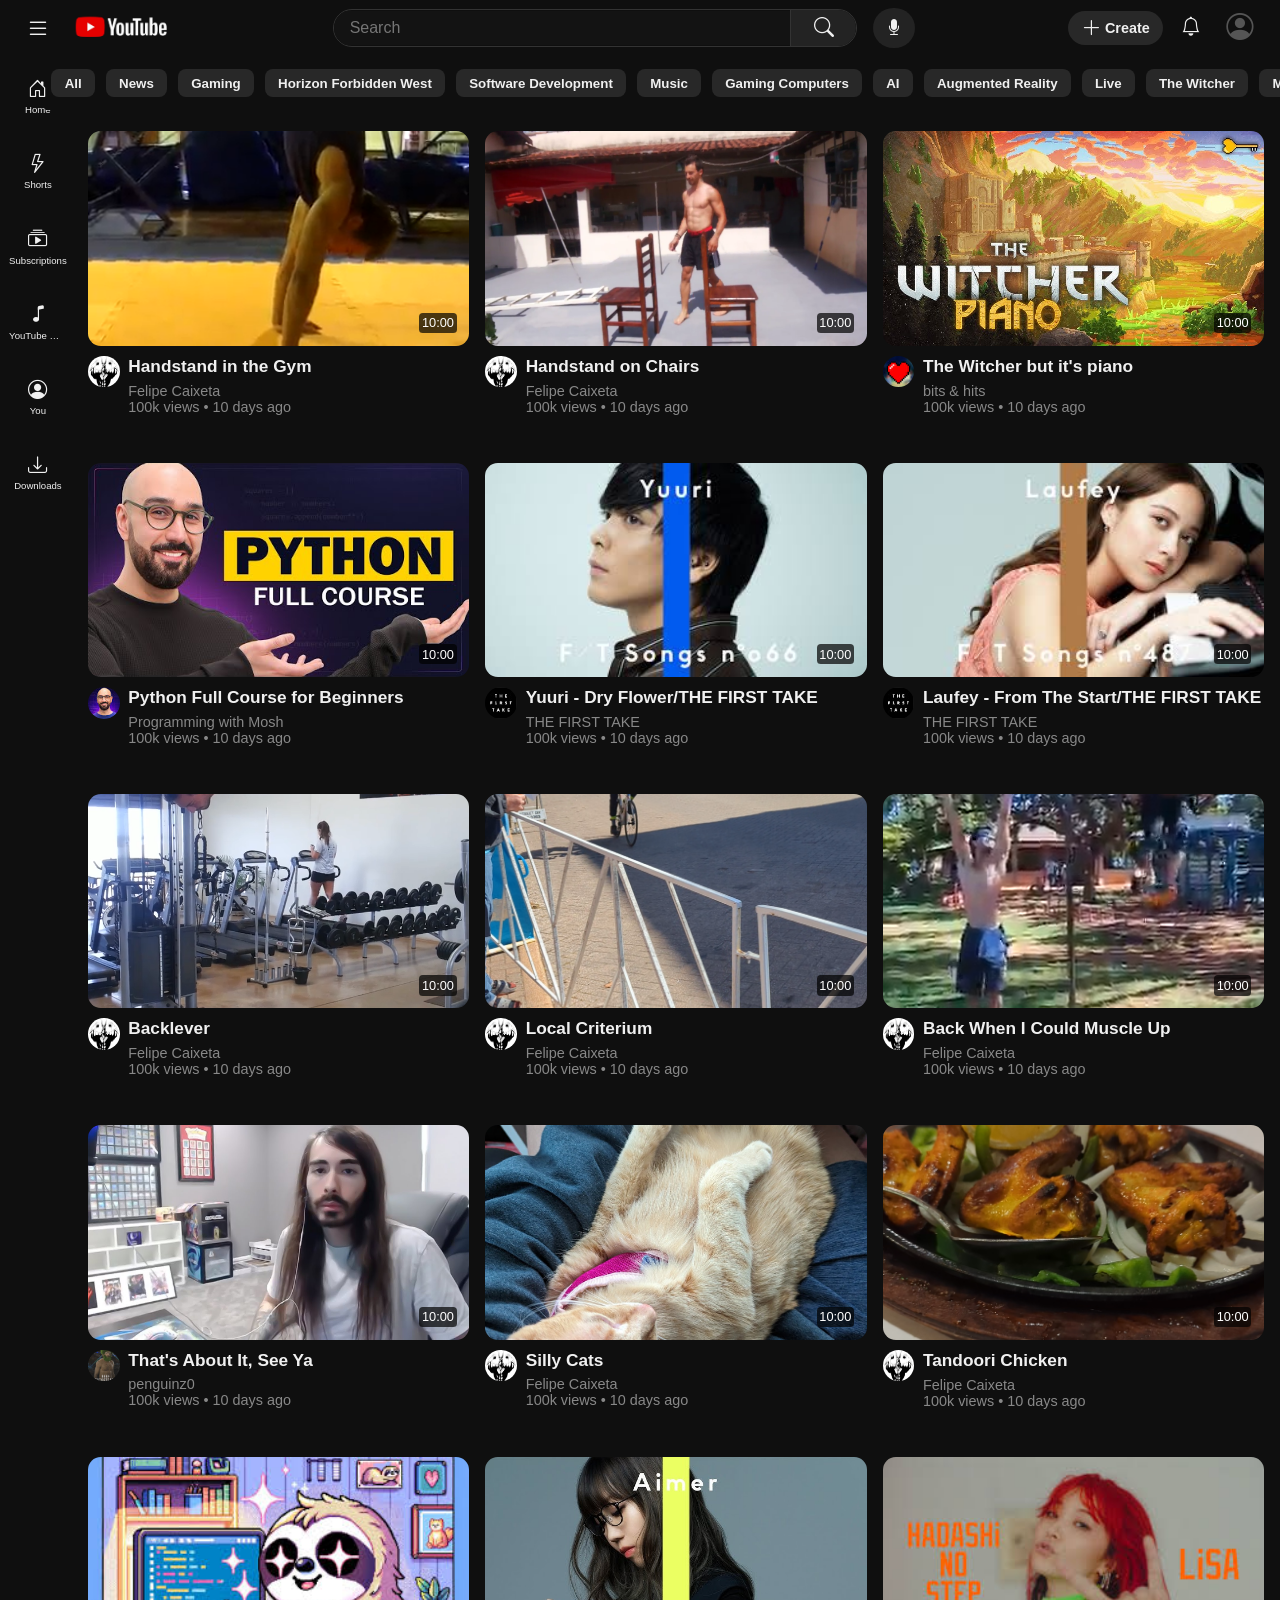
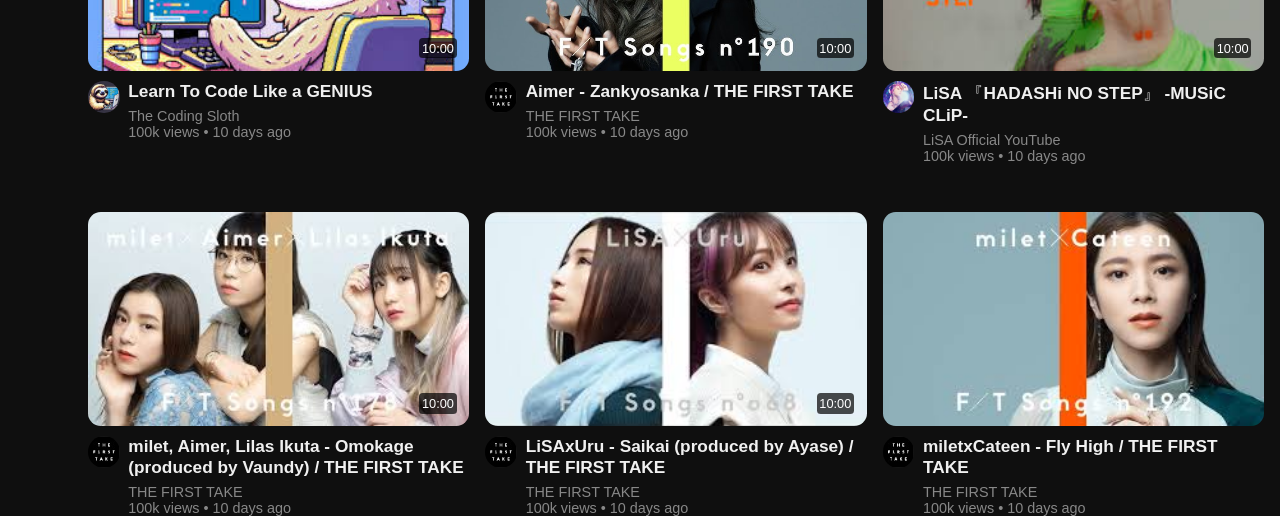
==== index.html @ f07ab825 "Initial commit." ====
<!DOCTYPE html>
<html lang="en">
  <head>
    <meta charset="UTF-8" />
    <meta name="viewport" content="width=device-width, initial-scale=1.0" />
    <link rel="icon" href="/images/favicon.png" sizes="16x16 32x32" />
    <link rel="stylesheet" href="style.css" />
    <link
      rel="stylesheet"
      href="https://cdn.jsdelivr.net/npm/bootstrap-icons/font/bootstrap-icons.css"
    />
    <title>YouTube Project</title>
  </head>
  <body class="dark-mode">
    <header class="nav-bar flex-set dark-mode">
      <nav class="nav-left flex-set">
        <button class="menu-toggle flex-set" id="MenuToggle">
          <i class="bi bi-list menu-icon flex-set"></i>
        </button>

        <button class="youtube-logo">
          <a href="index.html">
            <img
              src="images/YTLogo.png"
              alt="YouTube Logo"
              title="YouTube Home"
            />
          </a>
        </button>
      </nav>

      <nav class="search-bar flex-set">
        <div class="search-input flex-set">
          <input type="text" placeholder="Search" />
          <button class="search-btn">
            <i class="bi bi-search" title="Search"></i>
          </button>
        </div>

        <button class="mic-btn" title="Search with your voice">
          <i class="bi bi-mic-fill"></i>
        </button>
      </nav>

      <nav class="nav-right flex-set">
        <button class="create-btn right-btns flex-set font-bold">
          <i class="bi bi-plus-lg flex-set"></i>
          <p class="create-text">Create</p>
        </button>

        <button class="notif-btn right-btns">
          <i class="bi bi-bell" title="Notifications"></i>
        </button>

        <button class="profile-btn-nav right-btns">
          <i class="bi bi-person-circle" title="Profile"></i>
        </button>
      </nav>
    </header>

    <div class="scrollable-header dark-mode" id="ScrollableHeader">
      <div><button class="scroll-btn">All</button></div>

      <div><button class="scroll-btn">News</button></div>

      <div><button class="scroll-btn">Gaming</button></div>

      <div><button class="scroll-btn">Horizon Forbidden West</button></div>

      <div><button class="scroll-btn">Software Development</button></div>

      <div><button class="scroll-btn">Music</button></div>

      <div><button class="scroll-btn">Gaming Computers</button></div>

      <div><button class="scroll-btn">AI</button></div>

      <div><button class="scroll-btn">Augmented Reality</button></div>

      <div><button class="scroll-btn">Live</button></div>

      <div><button class="scroll-btn">The Witcher</button></div>

      <div><button class="scroll-btn">Marvel</button></div>

      <div><button class="scroll-btn">DC Universe</button></div>

      <div><button class="scroll-btn">Ghibili Studio Music</button></div>

      <div><button class="scroll-btn">Mixes</button></div>

      <div><button class="scroll-btn">Rock</button></div>

      <div><button class="scroll-btn">Jazz</button></div>

      <div><button class="scroll-btn">Action Movies</button></div>

      <div><button class="scroll-btn">Studio Ghibli</button></div>

      <div><button class="scroll-btn">Puzzles</button></div>

      <div><button class="scroll-btn">Spirited Away</button></div>

      <div><button class="scroll-btn">Ambient Music</button></div>

      <div><button class="scroll-btn">Howl's Moving Castle</button></div>
    </div>

    <aside class="side-menu dark-mode">
      <button class="side-btns flex-set" title="Home">
        <a class="bi bi-house-door side-boot" href="index.html"></a>
        <span class="menu-text">Home</span>
      </button>

      <button class="side-btns flex-set" title="Shorts">
        <a class="bi bi-lightning side-boot" href="#"></a>
        <!-- need to find a better shorts button for this -->
        <span class="menu-text">Shorts</span>
      </button>

      <button class="side-btns flex-set" title="Subscriptions">
        <a class="bi bi-collection-play side-boot" href="#"></a>
        <span class="menu-text">Subscriptions</span>
      </button>

      <button class="side-btns flex-set" title="YouTube Music">
        <a class="bi bi-music-note side-boot" href="#"></a>
        <span class="menu-text">YouTube Music</span>
      </button>

      <button class="side-btns flex-set" title="You">
        <a class="bi bi-person-circle side-boot" href="#"></a>
        <span class="menu-text">You</span>
      </button>

      <button class="side-btns flex-set" title="Downloads">
        <a class="bi bi-download side-boot" href="#"></a>
        <span class="menu-text">Downloads</span>
      </button>
    </aside>

    <div class="hidden-app-drawer dark-mode" id="AppDrawer">
      <div class="drawer-section">
        <a href="index.html" title="Home">
          <button
            class="app-drawer-btns dark-mode font-color-drawer"
            id="DrawerHome"
          >
            <i class="bi bi-house-door"></i>
            <p class="font-bold">Home</p>
          </button></a
        >

        <a href="#" title="Shorts">
          <button class="app-drawer-btns dark-mode font-color-drawer">
            <i class="bi bi-lightning"></i>
            <p>Shorts</p>
          </button></a
        >

        <a href="#" title="Subscriptions">
          <button class="app-drawer-btns dark-mode font-color-drawer">
            <i class="bi bi-collection-play"></i>
            <p>Subscriptions</p>
          </button></a
        >

        <a href="#" title="YouTube Music">
          <button class="app-drawer-btns dark-mode font-color-drawer">
            <i class="bi bi-music-note"></i>
            <p>YouTube Music</p>
          </button></a
        >
      </div>

      <div class="drawer-section">
        <a href="#" title="You">
          <button class="app-drawer-btns dark-mode font-color-drawer">
            <p class="font-bold">You ></p>
          </button></a
        >
        <a href="#" title="History">
          <button class="app-drawer-btns dark-mode font-color-drawer">
            <i class="bi bi-clock-history"></i>
            <p>History</p>
          </button></a
        >

        <a href="#" title="Playlists">
          <button class="app-drawer-btns dark-mode font-color-drawer">
            <i class="bi bi-list"></i>
            <p>Playlists</p>
          </button></a
        >

        <a href="#" title="Your Videos">
          <button class="app-drawer-btns dark-mode font-color-drawer">
            <i class="bi bi-play-btn"></i>
            <p>Your Videos</p>
          </button></a
        >

        <a href="#" title="Watch Later">
          <button class="app-drawer-btns dark-mode font-color-drawer">
            <i class="bi bi-alarm"></i>
            <p>Watch Later</p>
          </button></a
        >

        <a href="#" title="Liked Videos">
          <button class="app-drawer-btns dark-mode font-color-drawer">
            <i class="bi bi-hand-thumbs-up"></i>
            <p>Liked Videos</p>
          </button></a
        >

        <a href="#" title="Downloads">
          <button class="app-drawer-btns dark-mode font-color-drawer">
            <i class="bi bi-download"></i>
            <p>Downloads</p>
          </button></a
        >
      </div>

      <div class="drawer-section">
        <p class="font-color-drawer subs-section font-bold">Subscriptions</p>

        <a href="#" title="The Coding Sloth"
          ><button class="app-drawer-btns dark-mode font-color-drawer">
            <img
              src="images/coding_sloth_profile.jpg"
              alt="channel_avatar"
              class="avatar icon-space"
            />
            <p>The Coding Sloth</p>
          </button></a
        >
        <a href="#" title="LiSA Official YouTube"
          ><button class="app-drawer-btns dark-mode font-color-drawer">
            <img
              src="images/LiSA_profile.jpg"
              alt="channel_avatar"
              class="avatar icon-space"
            />
            <p>LiSA Official YouTube</p>
          </button></a
        >

        <a href="#" title="ThePrimeTime"
          ><button class="app-drawer-btns dark-mode font-color-drawer">
            <img
              src="images/prime_time.jpg"
              alt="channel_avatar"
              class="avatar icon-space"
            />
            <p>ThePrimeTime</p>
          </button></a
        >

        <a href="#" title="penguinz0"
          ><button class="app-drawer-btns dark-mode font-color-drawer">
            <img
              src="images/charlie_profile.jpg"
              alt="channel_avatar"
              class="avatar icon-space"
            />
            <p>penguinz0</p>
          </button></a
        >

        <a href="#" title="THE FIRST TAKE"
          ><button class="app-drawer-btns dark-mode font-color-drawer">
            <img
              src="images/the_first_take_profile.jpg"
              alt="channel_avatar"
              class="avatar icon-space"
            />
            <p>THE FIRST TAKE</p>
          </button></a
        >

        <a href="#" title="Programming with Mosh"
          ><button class="app-drawer-btns dark-mode font-color-drawer">
            <img
              src="images/mosh_profile.jpg"
              alt="channel_avatar"
              class="avatar icon-space"
            />
            <p>Programming with Mosh</p>
          </button></a
        >
      </div>

      <div class="drawer-section">
        <a href="#" title="Settings"
          ><button class="app-drawer-btns dark-mode font-color-drawer">
            <i class="bi bi-gear"></i>
            <p>Settings</p>
          </button></a
        >

        <a href="#" title="Report History"
          ><button class="app-drawer-btns dark-mode font-color-drawer">
            <i class="bi bi-flag"></i>
            <p>Report History</p>
          </button></a
        >

        <a href="#" title="Help"
          ><button class="app-drawer-btns dark-mode font-color-drawer">
            <i class="bi bi-question-circle"></i>
            <p>Help</p>
          </button></a
        >

        <a href="#" title="Send Feedback"
          ><button class="app-drawer-btns dark-mode font-color-drawer">
            <i class="bi bi-chat-dots"></i>
            <p>Send Feedback</p>
          </button></a
        >
      </div>
    </div>

    <main class="content grid-layout" id="MainContent">
      <!-- Videos Display Here -->
      <div class="video-card">
        <div class="thumbnail-container">
          <img
            src="/images/gym_handstand.png"
            alt="gym_handstand"
            loading="lazy"
            class="thumbnail-img"
          />
          <div class="video-time">10:00</div>
        </div>

        <div class="video-info">
          <img src="images/my_avatar.jpg" alt="channel_avatar" class="avatar" />

          <div class="video-text">
            <h3 class="video-title" title="Handstand in the Gym">
              Handstand in the Gym
            </h3>
            <p class="channel-name" title="Felipe Caixeta">Felipe Caixeta</p>
            <p class="views-date">100k views • 10 days ago</p>
          </div>
        </div>
      </div>

      <div class="video-card">
        <div class="thumbnail-container">
          <img
            src="/images/chair_handstand.png"
            alt="gym_handstand"
            loading="lazy"
            class="thumbnail-img"
          />
          <div class="video-time">10:00</div>
        </div>

        <div class="video-info">
          <img src="images/my_avatar.jpg" alt="channel_avatar" class="avatar" />

          <div class="video-text">
            <h3 class="video-title" title="Handstand on Chairs">
              Handstand on Chairs
            </h3>
            <p class="channel-name" title="Felipe Caixeta">Felipe Caixeta</p>
            <p class="views-date">100k views • 10 days ago</p>
          </div>
        </div>
      </div>

      <div class="video-card">
        <a href="video_3.html">
          <div class="thumbnail-container">
            <img
              src="/images/witcher_piano.jpg"
              alt="gym_handstand"
              loading="lazy"
              class="thumbnail-img"
            />
            <div class="video-time">10:00</div>
          </div></a
        >

        <div class="video-info">
          <img
            src="images/bits_profile.jpg"
            alt="channel_avatar"
            class="avatar"
          />

          <div class="video-text">
            <a href="video_3.html"
              ><h3 class="video-title" title="The Witcher but it's piano">
                The Witcher but it's piano
              </h3></a
            >
            <p class="channel-name" title="bits & hits">bits & hits</p>
            <p class="views-date">100k views • 10 days ago</p>
          </div>
        </div>
      </div>

      <div class="video-card">
        <a href="video_4.html"
          ><div class="thumbnail-container">
            <img
              src="/images/python_course.jpg"
              alt="gym_handstand"
              loading="lazy"
              class="thumbnail-img"
            />
            <div class="video-time">10:00</div>
          </div></a
        >

        <div class="video-info">
          <a href="video_4.html"
            ><img
              src="images/mosh_profile.jpg"
              alt="channel_avatar"
              class="avatar"
          /></a>

          <div class="video-text">
            <a href="video_4.html"
              ><h3 class="video-title" title="Python Full Course for Beginners">
                Python Full Course for Beginners
              </h3></a
            >
            <p class="channel-name" title="Programming with Mosh">
              Programming with Mosh
            </p>
            <p class="views-date">100k views • 10 days ago</p>
          </div>
        </div>
      </div>

      <div class="video-card">
        <div class="thumbnail-container">
          <img
            src="/images/Yuuri_Dry.jpg"
            alt="gym_handstand"
            loading="lazy"
            class="thumbnail-img"
          />
          <div class="video-time">10:00</div>
        </div>

        <div class="video-info">
          <img
            src="images/the_first_take_profile.jpg"
            alt="channel_avatar"
            class="avatar"
          />

          <div class="video-text">
            <h3 class="video-title" title="Yuuri - Dry Flower/THE FIRST TAKE">
              Yuuri - Dry Flower/THE FIRST TAKE
            </h3>
            <p class="channel-name" title="THE FIRST TAKE">THE FIRST TAKE</p>
            <p class="views-date">100k views • 10 days ago</p>
          </div>
        </div>
      </div>

      <div class="video-card">
        <div class="thumbnail-container">
          <img
            src="/images/Laufey_Start.jpg"
            alt="gym_handstand"
            loading="lazy"
            class="thumbnail-img"
          />
          <div class="video-time">10:00</div>
        </div>

        <div class="video-info">
          <img
            src="images/the_first_take_profile.jpg"
            alt="channel_avatar"
            class="avatar"
          />

          <div class="video-text">
            <h3
              class="video-title"
              title="Laufey - From The Start/THE FIRST TAKE"
            >
              Laufey - From The Start/THE FIRST TAKE
            </h3>
            <p class="channel-name" title="THE FIRST TAKE">THE FIRST TAKE</p>
            <p class="views-date">100k views • 10 days ago</p>
          </div>
        </div>
      </div>

      <div class="video-card">
        <div class="thumbnail-container">
          <img
            src="/images/back_lever.png"
            alt="gym_handstand"
            loading="lazy"
            class="thumbnail-img"
          />
          <div class="video-time">10:00</div>
        </div>

        <div class="video-info">
          <img src="images/my_avatar.jpg" alt="channel_avatar" class="avatar" />

          <div class="video-text">
            <h3 class="video-title" title="Backlever">Backlever</h3>
            <p class="channel-name" title="Felipe Caixeta">Felipe Caixeta</p>
            <p class="views-date">100k views • 10 days ago</p>
          </div>
        </div>
      </div>

      <div class="video-card">
        <div class="thumbnail-container">
          <img
            src="/images/bike_race.png"
            alt="gym_handstand"
            loading="lazy"
            class="thumbnail-img"
          />
          <div class="video-time">10:00</div>
        </div>

        <div class="video-info">
          <img src="images/my_avatar.jpg" alt="channel_avatar" class="avatar" />

          <div class="video-text">
            <h3 class="video-title" title="Local Criterium">Local Criterium</h3>
            <p class="channel-name" title="Felipe Caixeta">Felipe Caixeta</p>
            <p class="views-date">100k views • 10 days ago</p>
          </div>
        </div>
      </div>

      <div class="video-card">
        <div class="thumbnail-container">
          <img
            src="/images/muscle_up_brother.png"
            alt="gym_handstand"
            loading="lazy"
            class="thumbnail-img"
          />
          <div class="video-time">10:00</div>
        </div>

        <div class="video-info">
          <img src="images/my_avatar.jpg" alt="channel_avatar" class="avatar" />

          <div class="video-text">
            <h3 class="video-title" title="Back When I Could Muscle Up">
              Back When I Could Muscle Up
            </h3>
            <p class="channel-name" title="Felipe Caixeta">Felipe Caixeta</p>
            <p class="views-date">100k views • 10 days ago</p>
          </div>
        </div>
      </div>

      <div class="video-card">
        <div class="thumbnail-container">
          <img
            src="/images/penguinz0.jpg"
            alt="gym_handstand"
            loading="lazy"
            class="thumbnail-img"
          />
          <div class="video-time">10:00</div>
        </div>

        <div class="video-info">
          <img
            src="images/charlie_profile.jpg"
            alt="channel_avatar"
            class="avatar"
          />

          <div class="video-text">
            <h3 class="video-title" title="That's About It, See Ya">
              That's About It, See Ya
            </h3>
            <p class="channel-name" title="penguinz0">penguinz0</p>
            <p class="views-date">100k views • 10 days ago</p>
          </div>
        </div>
      </div>

      <div class="video-card">
        <div class="thumbnail-container">
          <img
            src="/images/Cats.jpg"
            alt="gym_handstand"
            loading="lazy"
            class="thumbnail-img"
          />
          <div class="video-time">10:00</div>
        </div>

        <div class="video-info">
          <img src="images/my_avatar.jpg" alt="channel_avatar" class="avatar" />

          <div class="video-text">
            <h3 class="video-title" title="Silly Cats">Silly Cats</h3>
            <p class="channel-name" title="Felipe Caixeta">Felipe Caixeta</p>
            <p class="views-date">100k views • 10 days ago</p>
          </div>
        </div>
      </div>

      <div class="video-card">
        <div class="thumbnail-container">
          <img
            src="/images/tandoori_chicken.png"
            alt="gym_handstand"
            loading="lazy"
            class="thumbnail-img"
          />
          <div class="video-time">10:00</div>
        </div>

        <div class="video-info">
          <img src="images/my_avatar.jpg" alt="channel_avatar" class="avatar" />

          <div class="video-text">
            <h3 class="video-title" title="Tandoori Chicken">
              Tandoori Chicken
            </h3>
            <p class="channel-name" title="Felipe Caixeta">Felipe Caixeta</p>
            <p class="views-date">100k views • 10 days ago</p>
          </div>
        </div>
      </div>

      <div class="video-card">
        <div class="thumbnail-container">
          <img
            src="/images/Coding_Sloth.jpg"
            alt="gym_handstand"
            loading="lazy"
            class="thumbnail-img"
          />
          <div class="video-time">10:00</div>
        </div>

        <div class="video-info">
          <img
            src="images/coding_sloth_profile.jpg"
            alt="channel_avatar"
            class="avatar"
          />

          <div class="video-text">
            <h3 class="video-title" title="Learn To Code Like a GENIUS">
              Learn To Code Like a GENIUS
            </h3>
            <p class="channel-name" title="The Coding Sloth">
              The Coding Sloth
            </p>
            <p class="views-date">100k views • 10 days ago</p>
          </div>
        </div>
      </div>

      <div class="video-card">
        <div class="thumbnail-container">
          <img
            src="/images/aimer_first.jpg"
            alt="gym_handstand"
            loading="lazy"
            class="thumbnail-img"
          />
          <div class="video-time">10:00</div>
        </div>

        <div class="video-info">
          <img
            src="images/the_first_take_profile.jpg"
            alt="channel_avatar"
            class="avatar"
          />

          <div class="video-text">
            <h3
              class="video-title"
              title="Aimer - Zankyosanka / THE FIRST TAKE"
            >
              Aimer - Zankyosanka / THE FIRST TAKE
            </h3>
            <p class="channel-name" title="THE FIRST TAKE">THE FIRST TAKE</p>
            <p class="views-date">100k views • 10 days ago</p>
          </div>
        </div>
      </div>

      <div class="video-card">
        <div class="thumbnail-container">
          <img
            src="/images/hadashi.jpg"
            alt="gym_handstand"
            loading="lazy"
            class="thumbnail-img"
          />
          <div class="video-time">10:00</div>
        </div>

        <div class="video-info">
          <img
            src="images/LiSA_profile.jpg"
            alt="channel_avatar"
            class="avatar"
          />

          <div class="video-text">
            <h3
              class="video-title"
              title="LiSA 『HADASHi NO STEP』 -MUSiC CLiP-"
            >
              LiSA 『HADASHi NO STEP』 -MUSiC CLiP-
            </h3>
            <p
              class="channel-name"
              title="
            LiSA Official YouTube
            "
            >
              LiSA Official YouTube
            </p>
            <p class="views-date">100k views • 10 days ago</p>
          </div>
        </div>
      </div>

      <div class="video-card">
        <div class="thumbnail-container">
          <img
            src="/images/omokage.jpg"
            alt="gym_handstand"
            loading="lazy"
            class="thumbnail-img"
          />
          <div class="video-time">10:00</div>
        </div>

        <div class="video-info">
          <img
            src="images/the_first_take_profile.jpg"
            alt="channel_avatar"
            class="avatar"
          />

          <div class="video-text">
            <h3
              class="video-title"
              title="milet, Aimer, Lilas Ikuta - Omokage (produced by Vaundy) / THE FIRST TAKE"
            >
              milet, Aimer, Lilas Ikuta - Omokage (produced by Vaundy) / THE
              FIRST TAKE
            </h3>
            <p class="channel-name" title="THE FIRST TAKE">THE FIRST TAKE</p>
            <p class="views-date">100k views • 10 days ago</p>
          </div>
        </div>
      </div>

      <div class="video-card">
        <div class="thumbnail-container">
          <img
            src="/images/lisaxuru.jpg"
            alt="gym_handstand"
            loading="lazy"
            class="thumbnail-img"
          />
          <div class="video-time">10:00</div>
        </div>

        <div class="video-info">
          <img
            src="images/the_first_take_profile.jpg"
            alt="channel_avatar"
            class="avatar"
          />

          <div class="video-text">
            <h3
              class="video-title"
              title="LiSAxUru - Saikai (produced by Ayase) / THE FIRST TAKE"
            >
              LiSAxUru - Saikai (produced by Ayase) / THE FIRST TAKE
            </h3>
            <p class="channel-name" title="THE FIRST TAKE">THE FIRST TAKE</p>
            <p class="views-date">100k views • 10 days ago</p>
          </div>
        </div>
      </div>

      <div class="video-card">
        <div class="thumbnail-container">
          <img
            src="/images/millet.jpg"
            alt="gym_handstand"
            loading="lazy"
            class="thumbnail-img"
          />
        </div>

        <div class="video-info">
          <img
            src="images/the_first_take_profile.jpg"
            alt="channel_avatar"
            class="avatar"
          />

          <div class="video-text">
            <h3
              class="video-title"
              title="miletxCateen - Fly High / THE FIRST TAKE"
            >
              miletxCateen - Fly High / THE FIRST TAKE
            </h3>
            <p class="channel-name" title="THE FIRST TAKE">THE FIRST TAKE</p>
            <p class="views-date">100k views • 10 days ago</p>
          </div>
        </div>
      </div>
    </main>
    <script src="hidden_menu_bar.js" defer></script>
  </body>
</html>
---- style.css ----
/* Box sizing/ General settings*/
* {
  margin: 0;
  padding: 0;
  box-sizing: border-box;
}

.dark-mode {
  background-color: #0f0f0f;
}

body {
  font-family: "Roboto", Arial, sans-serif;
  display: flex;
  flex-wrap: wrap;
  min-height: 100vh;
  overflow-x: hidden;
}

a {
  text-decoration: none;
}

.flex-set {
  display: flex;
  align-items: center;
  justify-content: center;
}

.flex-content {
  align-content: flex-start;
  justify-content: flex-start;
}

.flex-adapt {
  flex: 1 1 0;
}

.grid-layout {
  display: grid;
  grid-template-columns: repeat(auto-fit, minmax(20em, 1fr));
  grid-auto-rows: minmax(auto, 20em);
  gap: 3em 1em;
}

#favicon {
  width: 16px;
  height: 16px;
}

/*---------Navigation bar items---------*/
.nav-bar {
  top: 0;
  height: 3.5em;
  width: 100%;
  margin: 0 1em;
  flex-direction: row;
  justify-content: space-between;
  position: sticky;
  z-index: 100; /* ensures bar stays on top */
}

.menu-toggle {
  height: 1em;
  width: 1em;
  background: none;
  border: none;
  cursor: pointer;
  color: #f0f0f0;
  font-size: 1.5em;
  margin: 0.2em;
  margin-left: 0.1em;
  padding: 0.8em 0.8em;
}

.menu-toggle:hover {
  background-color: #282828;
  border-radius: 50%;
}

.youtube-logo {
  width: 8.3em;
  height: auto;
  border: none;
  padding: 0;
  background: none;
  cursor: pointer;
  margin: 0.4em;
  margin-top: 0.6em;
}

.youtube-logo img {
  width: 100%;
  height: auto;
}

.search-bar {
  gap: 1em;
  width: 41em;
}

.search-bar button {
  cursor: pointer;
}

.search-input {
  border-radius: 3em;
  border: 0.1em solid #333;
  width: 41vw;
  height: 2.4em;
  max-width: 41vw;
  overflow: hidden;
}

.search-input input {
  background-color: #131313;
  color: #f0f0f0;
  font-size: 1em;
  border: none;
  outline: none;
  padding: 0.5em;
  padding-left: 1em;
  width: 41vw;
  max-width: 41vw;
  flex-shrink: 1;
}

.search-btn i {
  font-size: 1.5em;
}
.search-btn {
  height: 3em;
  background-color: #232323;
  border: none;
  border-left: 0.1em solid #333;
  border-top-right-radius: 2em;
  border-bottom-right-radius: 2em;
  color: #f0f0f0;
  padding: 0.6em 1.7em;
}

.mic-btn {
  color: #f0f0f0;
  background-color: #232323;
  border: none;
  padding: 0.7em 0.8em;
  border-radius: 50%;
  font-size: 1em;
}

.mic-btn:hover {
  background-color: #333;
  transition: 0.1s ease-in-out;
}

.right-btns {
  border: none;
  cursor: pointer;
}

.create-btn {
  background-color: #282828;
  color: #f0f0f0;
  font-size: 0.9em;
  padding: 0.5em 0.9em;
  margin: 0.2em;
  border-radius: 2em;
}

.create-btn:hover {
  background-color: #343434;
  transition: 0.1s ease-in-out;
}

.bi-plus-lg {
  font-size: 1.4em;
}

.create-text {
  font-size: 1em;
  margin-left: 0.3em;
}

.notif-btn {
  background-color: transparent;
  color: #f0f0f0;
  padding: 0.4em 0.5em;
  font-size: 1.2em;
  margin: 0.3em;
}

.notif-btn:hover {
  border-radius: 50%;
  background-color: #282828;
  transform: 0.1s ease-in-out;
}

.profile-btn-nav {
  font-size: 1.7em;
  background-color: transparent;
  color: #555;
  padding: 0.2em 0.2em;
  margin: 0.1em 0.2em;
}

.scrollable-header {
  top: 3.5em;
  left: 5em;
  margin-bottom: 1em;
  display: flex;
  align-items: center;
  justify-items: center;
  white-space: nowrap;
  height: 3.4em;
  width: 96.4%;
  z-index: 100;
  overflow-x: scroll;
  position: sticky;
}

.scrollable-header::-webkit-scrollbar {
  display: none;
}

.scroll-btn {
  border: none;
  border-radius: 0.6em;
  height: 2.1em;
  width: fit-content;
  background-color: #282828;
  color: #f0f0f0;
  font-weight: 580;
  cursor: pointer;
  padding: 0.5em 1em;
  margin: 0.4em;
}

.scroll-btn:hover {
  background-color: #343434;
}

/*-----------Side menu items----------*/

.side-menu {
  top: 3.7em;
  left: 0;
  width: 4.5em;
  height: 100vh;
  position: fixed;
}

.side-btns {
  background-color: transparent;
  border: none;
  color: #f0f0f0;
  width: fit-content;
  font-size: 1.2em;
  padding: 1em 0em;
  margin-left: 0.2em;
  flex-wrap: wrap;
}

.side-btns:hover {
  background-color: #282828;
  border-radius: 0.4em;
  cursor: pointer;
}

.side-boot {
  text-decoration: none;
  color: #f0f0f0;
}

.menu-text {
  font-size: 0.5em;
  text-decoration: none;
  width: 6em;
  margin-top: 0.4em;
  white-space: nowrap;
  overflow: hidden;
  text-overflow: ellipsis;
}

/*----------Hidden App Drawer--------- */

.hidden-app-drawer {
  display: flex;
  align-items: flex-start;
  flex-direction: column;
  top: 56px;
  position: fixed;
  left: -250px;
  width: 250px;
  height: 100vh;
  overflow-y: auto;
}

.font-color-drawer {
  color: #f0f0f0;
}

.font-bold {
  font-weight: 580;
}

.drawer-section a {
  display: flex;
  align-items: center;
}

.subs-section {
  margin: 0.4em;
  margin-left: 1.3em;
}

.app-drawer-btns i {
  font-size: 1.4em;
  margin-right: 1.5em;
}

.app-drawer-btns p {
  overflow: hidden;
  white-space: nowrap;
  text-overflow: ellipsis;
}

.icon-space {
  margin-right: 1.5em;
}

.drawer-section {
  margin-top: 1em;
  border-bottom: 1px solid #444;
  padding-bottom: 1em;
  width: 80%;
}

.menu-bar-open {
  left: 0;
}

.app-drawer-shift {
  transform: translateX(15.7em);
}

.header-shift {
  transform: translateX(10.8em);
}

.app-drawer-btns {
  display: flex;
  align-items: center;
  border: none;
  font-size: 0.9em;
  padding: 0.6em;
  margin-left: 0.8em;
  width: 100%;
}

#DrawerHome {
  background-color: #262626;
  border-radius: 0.7em;
}

#DrawerHome:hover {
  background-color: #555;
}

.app-drawer-btns:hover {
  background-color: #262626;
  border-radius: 0.7em;
  cursor: pointer;
}

.hidden-app-drawer::-webkit-scrollbar {
  width: 6px;
}

/*-----------Videos display here----------*/
.content {
  margin: 0.3em;
  margin-right: 1em;
  margin-left: 5.5em;
  height: 100vh;
  width: 100vw;
}

.reduce-margin {
  margin-left: 0.5em;
}

.video-card {
  display: flex;
  flex-direction: column;
  max-width: 32em;
  align-items: flex-start;
}

.thumbnail-img {
  height: auto;
  width: 100%;
  border-radius: 0.8em;
  aspect-ratio: 16 / 9;
  object-fit: cover;
}

.thumbnail-container {
  position: relative;
  display: flex;
  justify-content: flex-end;
  align-items: flex-end;
  width: 100%;
}

.video-time {
  background-color: rgb(0, 0, 0, 0.7);
  border-radius: 0.3em;
  font-size: 0.8em;
  position: absolute;
  color: white;
  padding: 0.2em;
  margin: 1em;
}

.thumbnail-img:hover {
  border-radius: 0;
  cursor: pointer;
  transition: 0.3s ease-in-out;
}

.avatar {
  height: 2.2em;
  width: 2.2em;
  border-radius: 50%;
  cursor: pointer;
}

.video-title {
  color: #f0f0f0;
  font-weight: 580;
  font-size: 1.2em;
  cursor: pointer;
}

.video-info {
  display: flex;
  margin-top: 0.7em;
  font-size: 0.9em;
  width: 100%;
}

.video-text {
  margin-left: 0.6em;
}

.channel-name {
  color: #888;
  margin-top: 0.4em;
  cursor: pointer;
}

.channel-name:hover {
  color: #cfcfcf;
}

.views-date {
  color: #888;
}

/*---------Video Pages------------*/
.embed-video {
  margin-left: 15%;
  width: 55em;
  height: 30em;
}

.video-page {
  display: flex;
  align-items: flex-start;
}

/*----------Adjustments-----------*/

@media (max-width: 768px) {
  .side-menu {
    display: none;
  }
  .content {
    margin-left: 1em;
  }
}

/* TODO:
-make sure navbar, scroll bar, and aside stay on top when user scroll down
-still need to implement the scrollbar buttons
-make video-card shrink when resizing screen (now it does shrink. I just need to adjust the img to landscape mode)*/
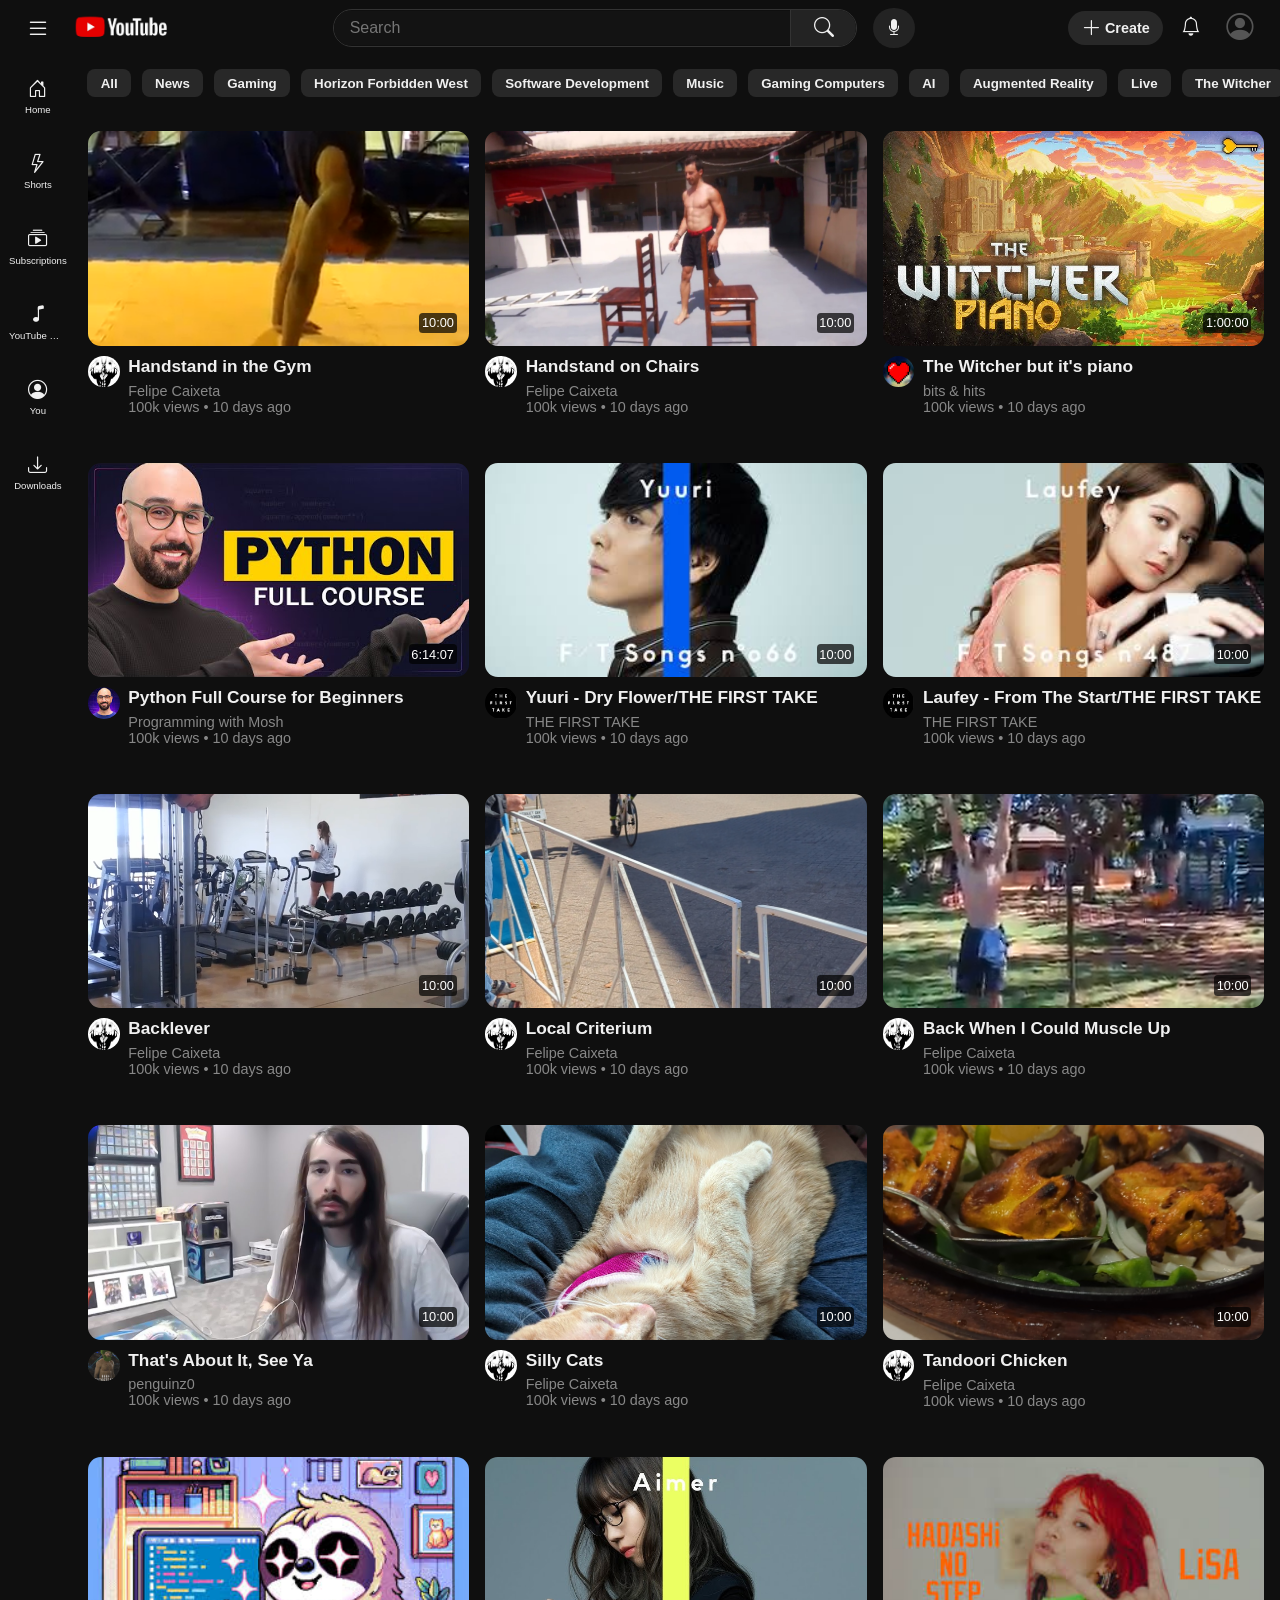
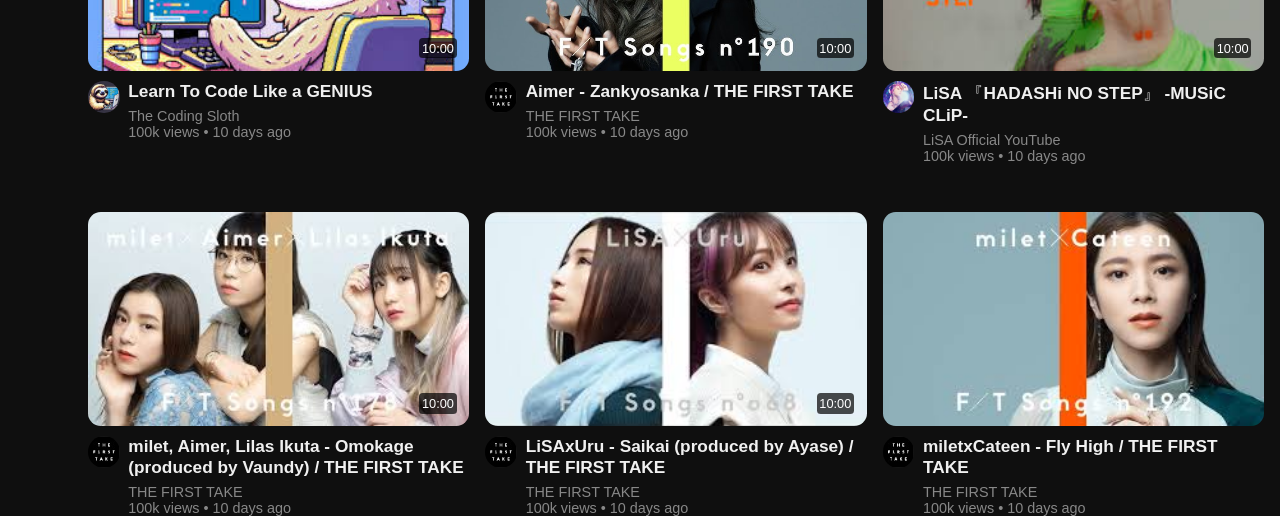
==== commit fbbba812: "Add scrollbar to the app drawer" ====
--- a/index.html
+++ b/index.html
@@ -381,7 +381,7 @@
               loading="lazy"
               class="thumbnail-img"
             />
-            <div class="video-time">10:00</div>
+            <div class="video-time">1:00:00</div>
           </div></a
         >
 
@@ -413,7 +413,7 @@
               loading="lazy"
               class="thumbnail-img"
             />
-            <div class="video-time">10:00</div>
+            <div class="video-time">6:14:07</div>
           </div></a
         >
 
--- a/style.css
+++ b/style.css
@@ -122,12 +122,17 @@
   padding-left: 1em;
   width: 41vw;
   max-width: 41vw;
-  flex-shrink: 1;
+  flex: 1 1 0;
 }
 
 .search-btn i {
   font-size: 1.5em;
 }
+
+.search-btn-other {
+  display: none;
+}
+
 .search-btn {
   height: 3em;
   background-color: #232323;
@@ -207,6 +212,7 @@
   top: 3.5em;
   left: 5em;
   margin-bottom: 1em;
+  margin-left: 5.1em;
   display: flex;
   align-items: center;
   justify-items: center;
@@ -290,9 +296,9 @@
   top: 56px;
   position: fixed;
   left: -250px;
-  width: 250px;
+  width: 14em;
   height: 100vh;
-  overflow-y: auto;
+  overflow-y: scroll;
 }
 
 .font-color-drawer {
@@ -332,7 +338,7 @@
   margin-top: 1em;
   border-bottom: 1px solid #444;
   padding-bottom: 1em;
-  width: 80%;
+  width: 94%;
 }
 
 .menu-bar-open {
@@ -373,20 +379,31 @@
 }
 
 .hidden-app-drawer::-webkit-scrollbar {
-  width: 6px;
-}
+  width: 0.4em;
+}
+
+.hidden-app-drawer::-webkit-scrollbar-thumb {
+  border-radius: 0.2em;
+}
+
+.hidden-app-drawer::-webkit-scrollbar-thumb:hover {
+  background-color: #777;
+}
+
+/* TODO Add button to scrollbar */
 
 /*-----------Videos display here----------*/
 .content {
   margin: 0.3em;
   margin-right: 1em;
   margin-left: 5.5em;
-  height: 100vh;
-  width: 100vw;
+  height: 100vh; /*Changin this will probably fix the navbar dissapearing issue*/
+  width: 100%;
 }
 
 .reduce-margin {
   margin-left: 0.5em;
+  width: 89%;
 }
 
 .video-card {
@@ -485,12 +502,57 @@
   .side-menu {
     display: none;
   }
+
+  .scrollable-header {
+    margin-left: 0;
+  }
+
   .content {
     margin-left: 1em;
   }
 }
 
+@media (max-width: 620px) {
+  /*Adjusting navbar*/
+  .search-input {
+    display: none;
+  }
+
+  .search-btn-other {
+    display: inline-block;
+    background-color: transparent;
+    color: #f0f0f0;
+    border: none;
+    cursor: pointer;
+    padding: 0.7em 0.7em;
+    border-radius: 50%;
+    font-size: 1em;
+  }
+
+  .search-btn-other:hover {
+    background-color: #333;
+  }
+
+  .search-bar {
+    width: 7em;
+  }
+
+  .flex-set {
+    justify-content: flex-end;
+  }
+
+  .mic-btn {
+    background-color: transparent;
+  }
+
+  .create-btn,
+  .notif-btn,
+  .profile-btn-nav {
+    margin: 0;
+  }
+}
+
 /* TODO:
--make sure navbar, scroll bar, and aside stay on top when user scroll down
--still need to implement the scrollbar buttons
--make video-card shrink when resizing screen (now it does shrink. I just need to adjust the img to landscape mode)*/
+-make sure navbar, scroll bar, and aside stay on top when user scroll down past the viewport height
+-Need to implement the scrollbar buttons for the scrollable header and app drawer
+*/
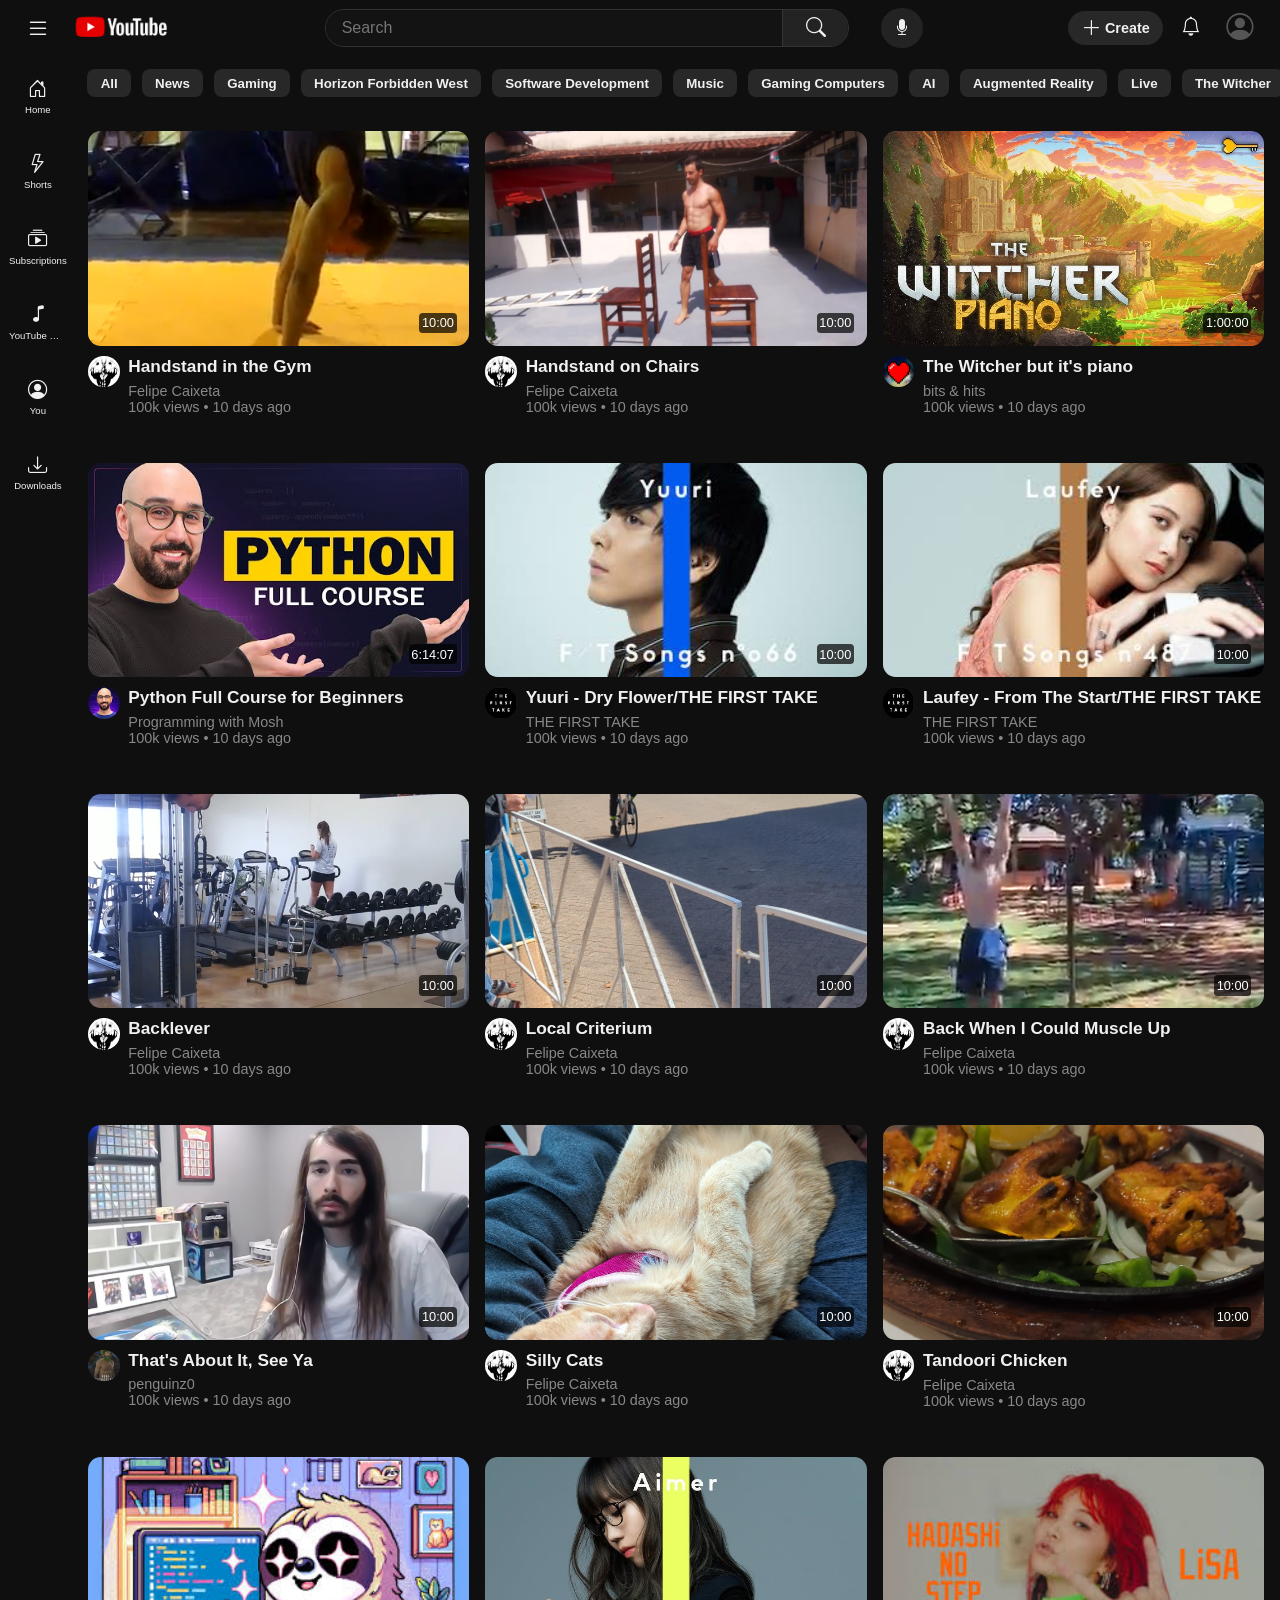
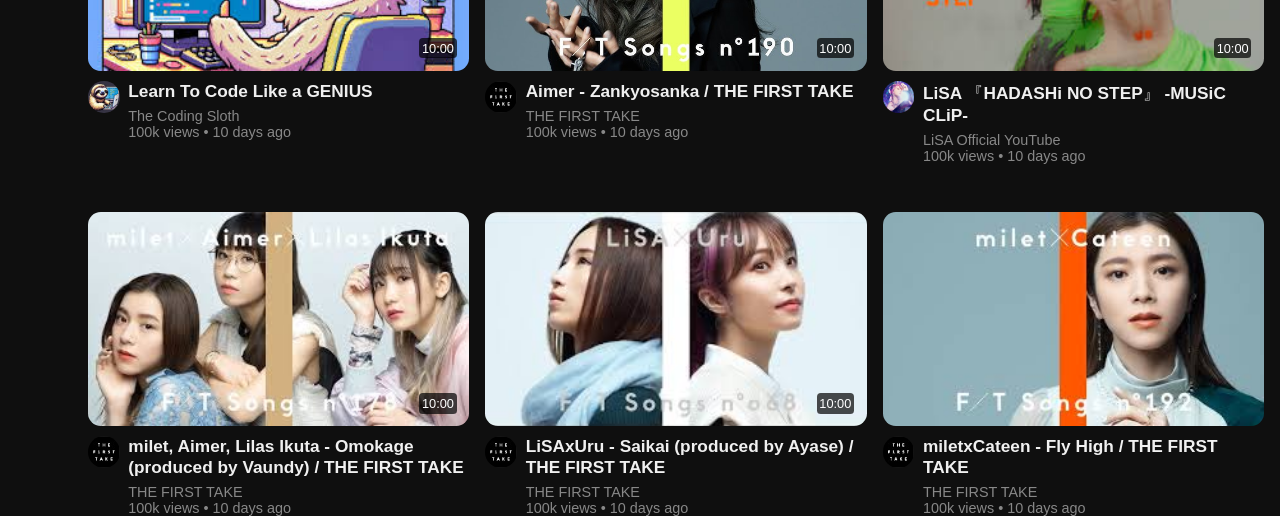
==== commit e13a37d9: "Fix responsiveness of search bar." ====
--- a/index.html
+++ b/index.html
@@ -37,6 +37,12 @@
           </button>
         </div>
 
+        <div>
+          <button class="search-btn-other">
+            <i class="bi bi-search" title="Search"></i>
+          </button>
+        </div>
+
         <button class="mic-btn" title="Search with your voice">
           <i class="bi bi-mic-fill"></i>
         </button>
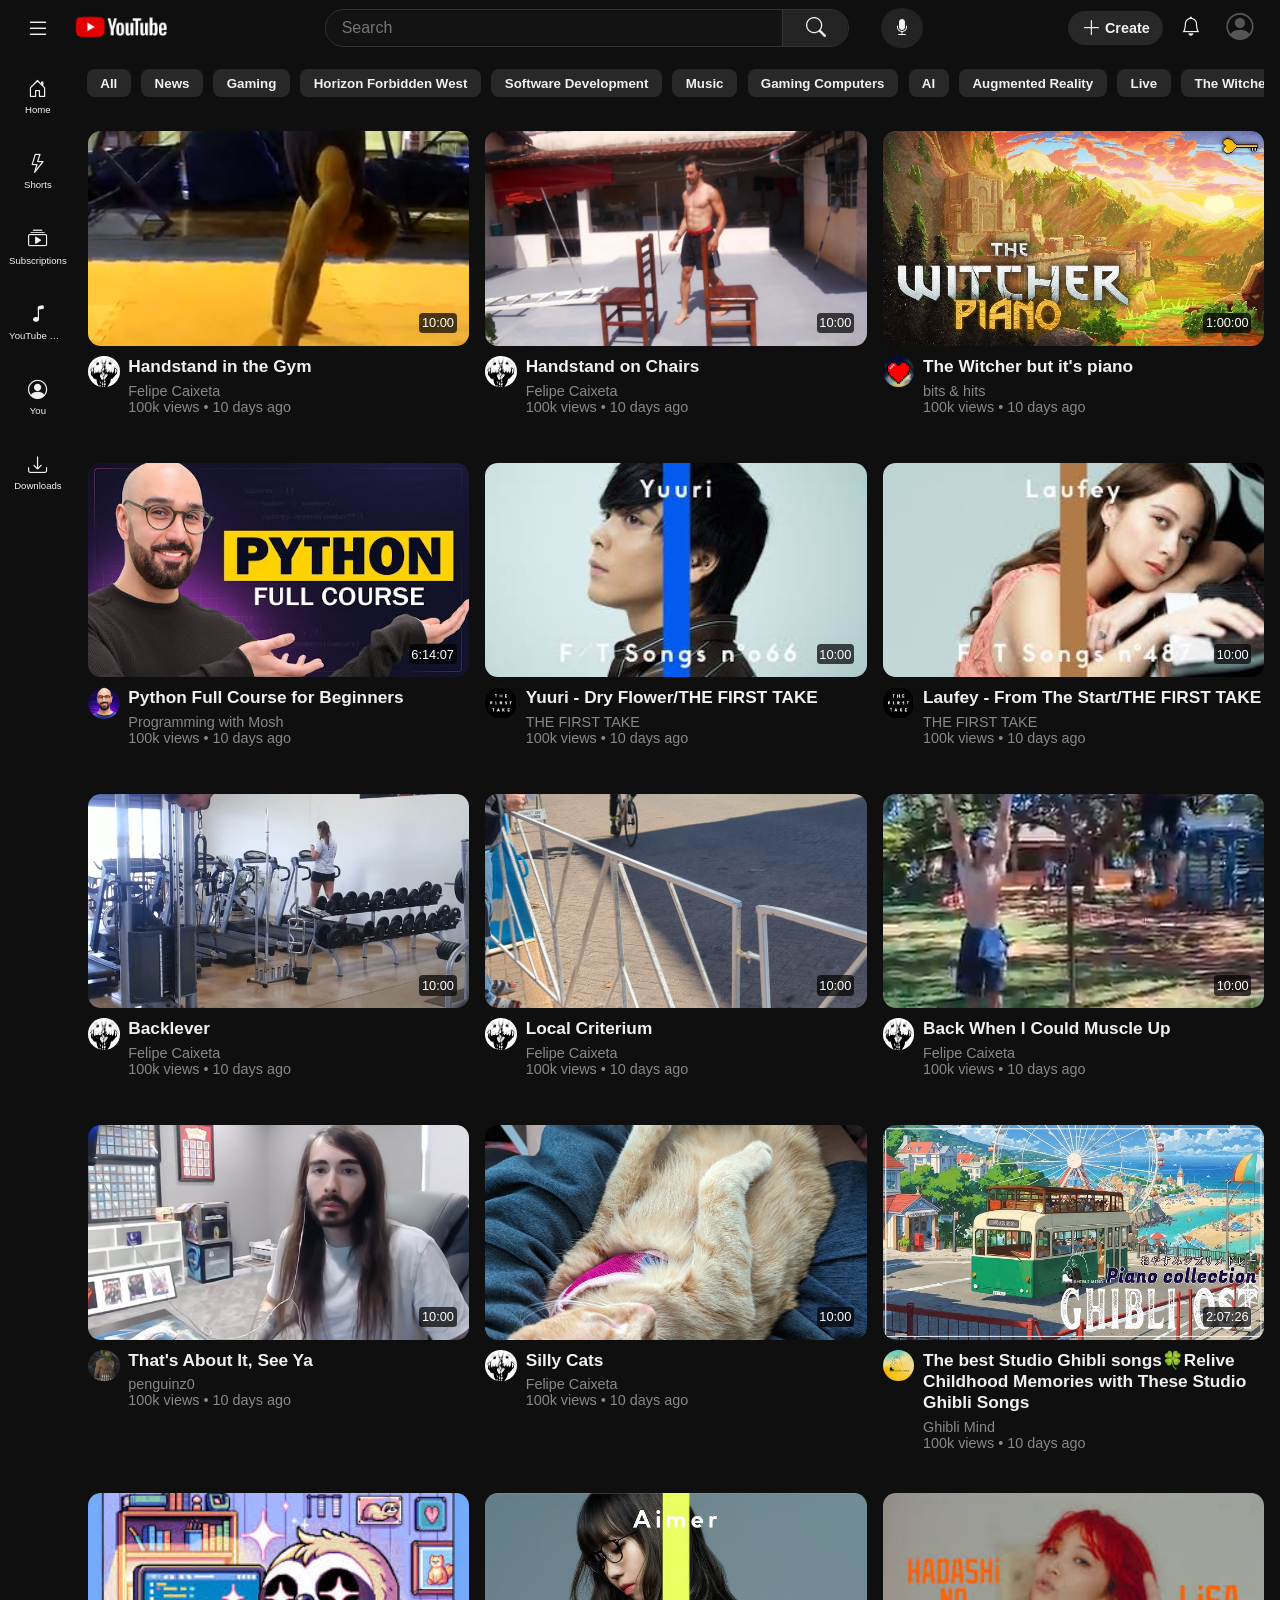
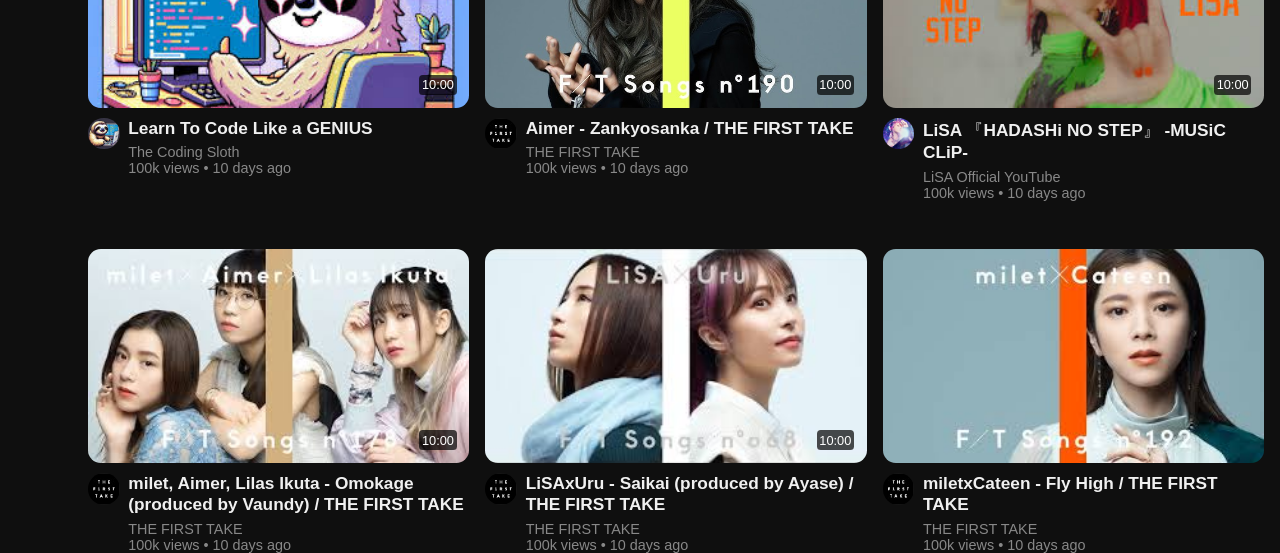
==== commit c185ee97: "Design video page. Next step should be to add contents to their respective containers." ====
--- a/index.html
+++ b/index.html
@@ -623,24 +623,36 @@
       </div>
 
       <div class="video-card">
-        <div class="thumbnail-container">
-          <img
-            src="/images/tandoori_chicken.png"
-            alt="gym_handstand"
-            loading="lazy"
-            class="thumbnail-img"
-          />
-          <div class="video-time">10:00</div>
-        </div>
-
-        <div class="video-info">
-          <img src="images/my_avatar.jpg" alt="channel_avatar" class="avatar" />
-
-          <div class="video-text">
-            <h3 class="video-title" title="Tandoori Chicken">
-              Tandoori Chicken
-            </h3>
-            <p class="channel-name" title="Felipe Caixeta">Felipe Caixeta</p>
+        <a href="video_12.html"
+          ><div class="thumbnail-container">
+            <img
+              src="/images/ghibli_ost.jpg"
+              alt="ghibli_ost"
+              loading="lazy"
+              class="thumbnail-img"
+            />
+            <div class="video-time">2:07:26</div>
+          </div></a
+        >
+
+        <div class="video-info">
+          <img
+            src="images/ghibli_mind_profile.jpg"
+            alt="channel_avatar"
+            class="avatar"
+          />
+
+          <div class="video-text">
+            <a href="video_12.html"
+              ><h3
+                class="video-title"
+                title="The best Studio Ghibli songs🍀Relive Childhood Memories with These Studio Ghibli Songs"
+              >
+                The best Studio Ghibli songs🍀Relive Childhood Memories with
+                These Studio Ghibli Songs
+              </h3></a
+            >
+            <p class="channel-name" title="Ghibli Mind">Ghibli Mind</p>
             <p class="views-date">100k views • 10 days ago</p>
           </div>
         </div>
--- a/style.css
+++ b/style.css
@@ -213,12 +213,13 @@
   left: 5em;
   margin-bottom: 1em;
   margin-left: 5.1em;
+  margin-right: 1em;
   display: flex;
   align-items: center;
   justify-items: center;
   white-space: nowrap;
   height: 3.4em;
-  width: 96.4%;
+  width: 100%;
   z-index: 100;
   overflow-x: scroll;
   position: sticky;
@@ -485,15 +486,246 @@
 }
 
 /*---------Video Pages------------*/
+.columns {
+  margin: 0 auto;
+  width: 50%;
+  height: 100vh;
+}
+
+.vid-flex-set {
+  display: flex;
+  flex-direction: row;
+  align-items: flex-start;
+  justify-content: center;
+}
+
+.yt-flexy {
+  display: flex;
+  flex-wrap: nowrap;
+}
+
+.primary {
+  padding-top: 2em;
+  padding-right: 1.5em;
+  margin-left: 2em;
+}
+
+.secondary {
+  padding-top: 2em;
+}
+
 .embed-video {
-  margin-left: 15%;
-  width: 55em;
-  height: 30em;
+  width: 50vw;
+  height: 60vh;
+  border-radius: 1em;
 }
 
 .video-page {
   display: flex;
   align-items: flex-start;
+}
+
+.side-content {
+  display: flex;
+  flex-wrap: nowrap;
+}
+
+.thumbnails {
+  color: #f0f0f0;
+  width: 11em;
+  height: 7em;
+  border: 1px solid red; /*temporary*/
+  border-right: dotted red;
+}
+
+.thumbnail-text {
+  color: #f0f0f0;
+  width: 15em;
+  height: 7em;
+  border: 1px solid red; /*temporary*/
+}
+
+.thumbnail-title {
+  font-weight: 580;
+  margin-bottom: 0.2em;
+}
+
+.thumbnail-info {
+  display: flex;
+  flex-direction: column;
+}
+
+.thumbnail-info span {
+  margin-bottom: 0.1em;
+}
+
+.below {
+  margin-top: 0.5em;
+  margin-bottom: 1em;
+}
+
+.title {
+  /* border: 1px red solid; */
+  color: #f0f0f0;
+  font-size: 0.6em; /*The font style doesn't seem correct.*/
+}
+
+.top-row {
+  /* TODO: Add @media: when < 560px, wrap */
+  color: #f0f0f0;
+  border: 1px red solid;
+}
+
+.owner {
+  border-right: 2px red dotted; /*temporary*/
+  width: 50%;
+  color: #f0f0f0;
+  margin-top: 0.5em;
+  margin-right: 0.5em;
+}
+
+.channel-info {
+  margin-left: 1em;
+  font-size: 0.65em;
+}
+
+.channel-info h2 {
+  cursor: pointer;
+}
+
+.channel-info p {
+  font-size: 1.2em;
+  color: #888;
+  margin-top: 0.2em;
+}
+
+.subscribe-container {
+  display: flex;
+  align-items: center;
+  margin-left: 2em;
+}
+
+.subscribe-btn {
+  padding: 0.7em 1.1em;
+  background-color: #f0f0f0;
+  border-radius: 1.5em;
+  border: none;
+  cursor: pointer;
+}
+
+.subscribe-btn p {
+  font-size: 1.05em;
+  font-weight: 550;
+  color: #0f0f0f;
+}
+
+.subscribe-btn:hover {
+  background-color: #dfdfdf;
+}
+
+.actions {
+  width: 50%;
+  color: #f0f0f0;
+  margin-top: 0.5em;
+}
+
+.description {
+  /* border: 1px red solid; */
+  color: #f0f0f0;
+  background-color: #252525;
+  border-radius: 0.5em;
+  margin-top: 0.5em;
+  margin-right: 0.5em;
+  padding: 0.8em;
+}
+
+.description-video-info {
+  margin-bottom: 0.2em;
+}
+
+.description-video-info span {
+  margin-right: 0.4em;
+  font-weight: 600;
+  font-size: 0.9em;
+}
+
+.comments-header {
+  /* border-bottom: red 1px dotted; */
+  padding: 0.5em;
+}
+
+.comments-mid {
+  /* border-bottom: 1px red dashed; */
+  padding: 0.5em;
+  width: 100%;
+}
+
+.comments-mid .avatar {
+  cursor: default;
+}
+
+.comments-counter {
+  width: 15%;
+}
+
+#comments-counter {
+  color: #f0f0f0;
+  font-size: 1.4em;
+}
+
+.sort-comments {
+  color: #f0f0f0;
+  /* border-left: 1px red dotted; */
+}
+
+.comments-input {
+  /* border-left: 2px red dotted; */
+  margin-left: 1.5em;
+  margin-right: 1em;
+  width: 100%;
+}
+
+.comments-contents {
+  border: 1px red solid;
+  color: #f0f0f0;
+  margin-top: 2em;
+}
+
+.comments-input input {
+  border-right: none;
+  border-top: none;
+  border-left: none;
+  border-bottom: 2px solid #252525;
+  padding-bottom: 0.5em;
+  background-color: transparent;
+  width: 100%;
+  outline: none;
+  color: #f0f0f0;
+  font-size: 1em;
+}
+
+.comments-input input:focus {
+  border-bottom: 2px solid #f5f5f5;
+  transition-duration: 2s;
+}
+
+.sort-comments i {
+  font-size: 1.7em;
+  margin-right: 0.3em;
+}
+
+.sort-comments p {
+  font-weight: 570;
+}
+
+.sort-comments button {
+  border: none;
+  background-color: transparent;
+  color: #f0f0f0;
+  font-size: 0.9em;
+  align-items: center;
+  cursor: pointer;
+  padding: 0.2em;
 }
 
 /*----------Adjustments-----------*/
@@ -552,7 +784,27 @@
   }
 }
 
+@media (max-width: 1015px) {
+  .secondary {
+    display: none;
+  }
+
+  .columns {
+    margin: 0;
+    width: 100%;
+  }
+
+  .primary {
+    width: 100%;
+  }
+
+  .embed-video {
+    width: 100%;
+  }
+}
+
 /* TODO:
 -make sure navbar, scroll bar, and aside stay on top when user scroll down past the viewport height
 -Need to implement the scrollbar buttons for the scrollable header and app drawer
+-Fix video card sizes when in full screen
 */
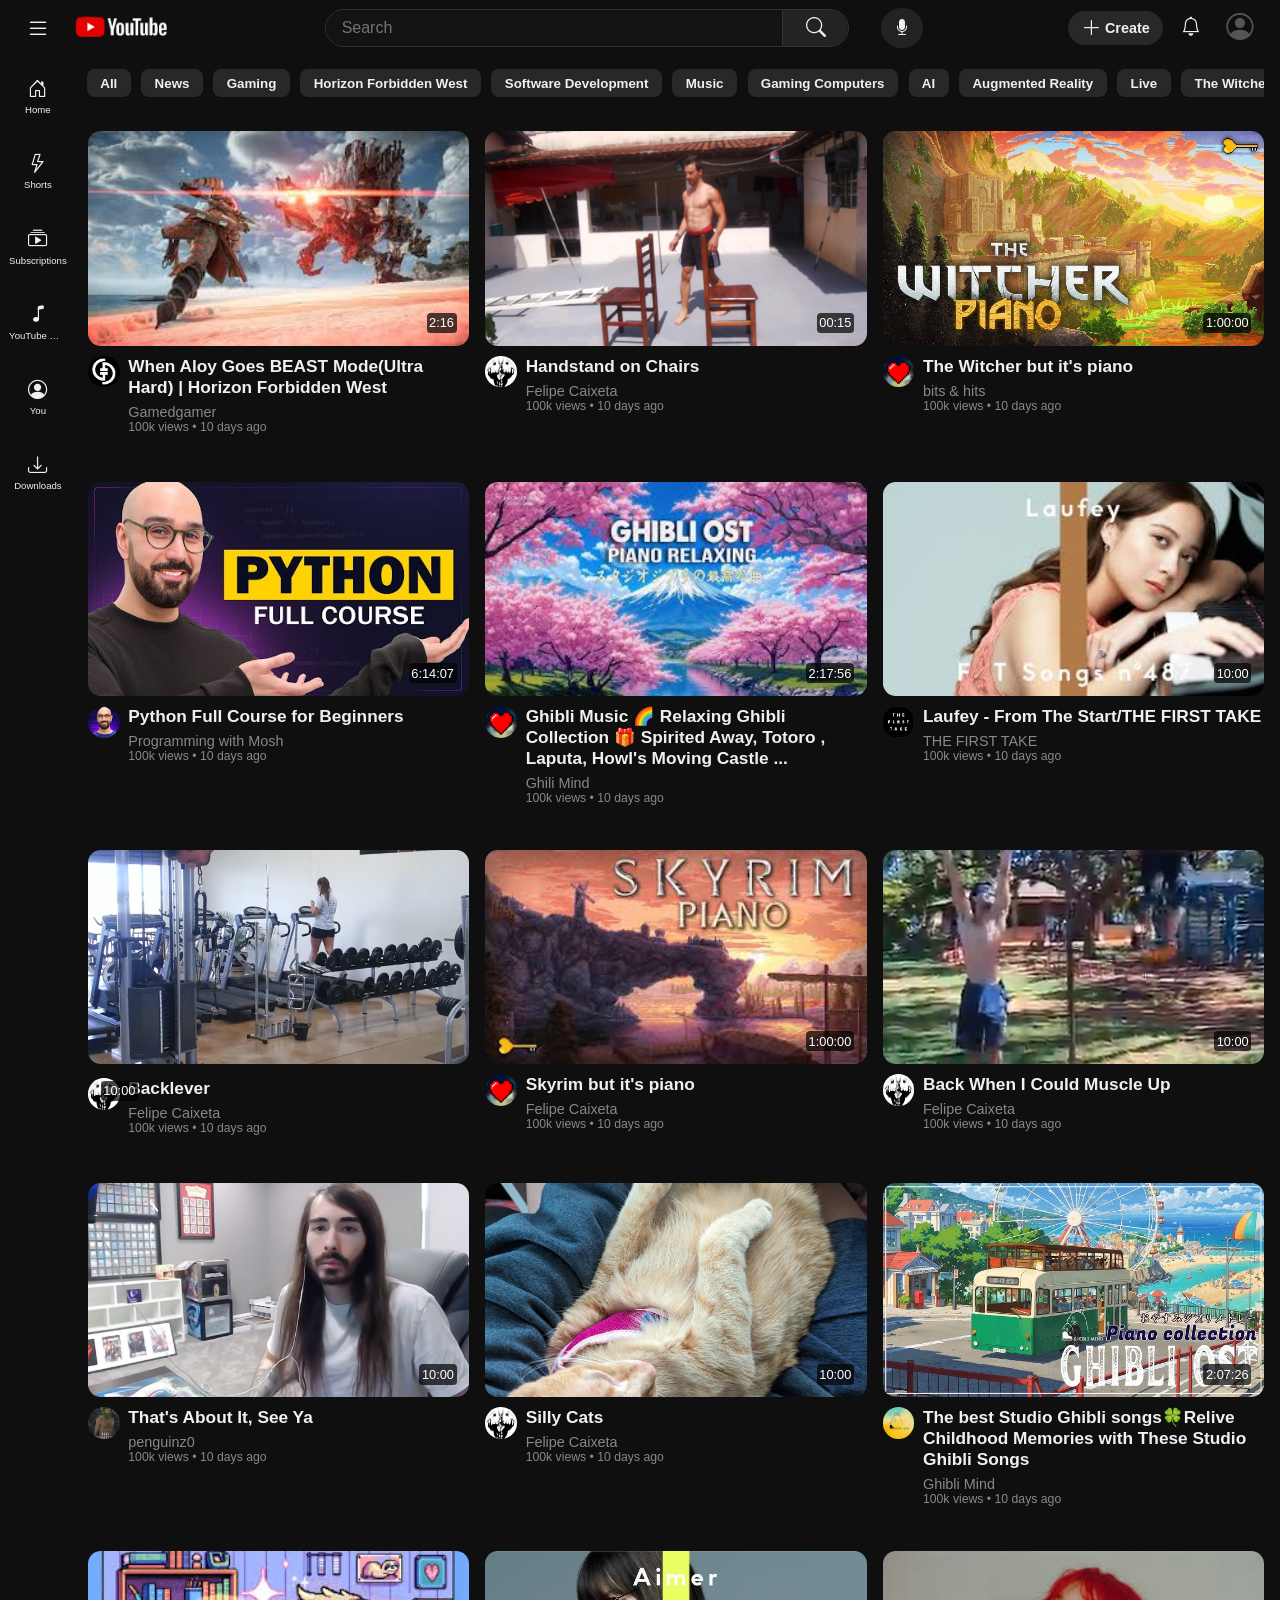
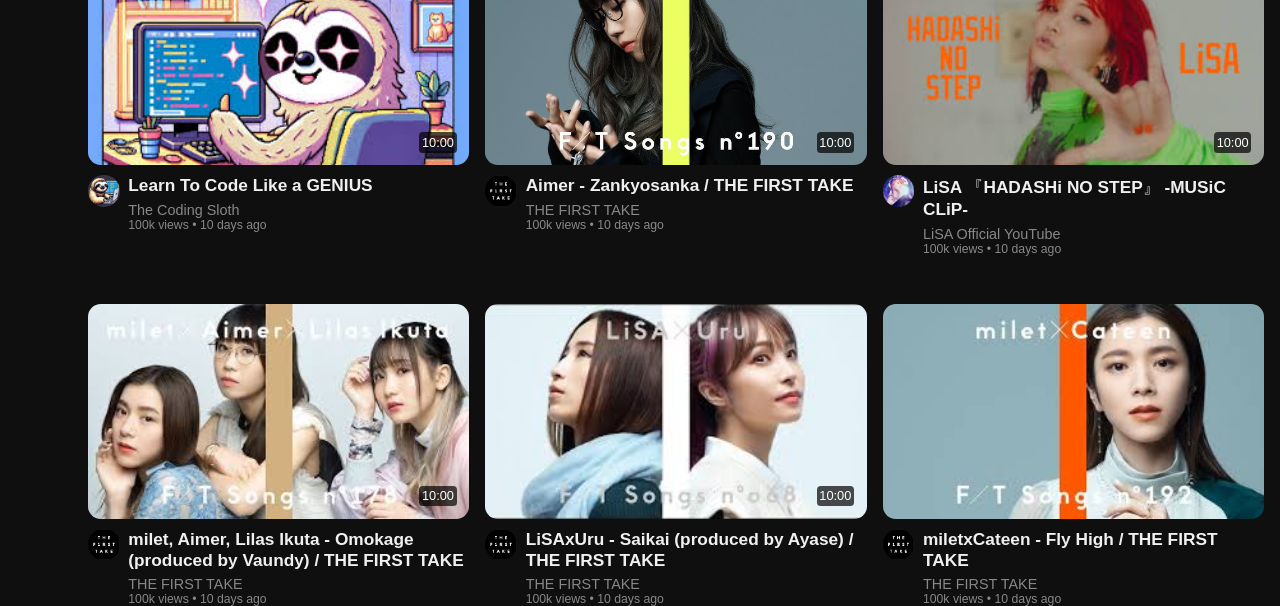
==== commit 65da0790: "Add side content for video pages." ====
--- a/index.html
+++ b/index.html
@@ -9,7 +9,7 @@
       rel="stylesheet"
       href="https://cdn.jsdelivr.net/npm/bootstrap-icons/font/bootstrap-icons.css"
     />
-    <title>YouTube Project</title>
+    <title>YouTube Project Home</title>
   </head>
   <body class="dark-mode">
     <header class="nav-bar flex-set dark-mode">
@@ -331,24 +331,24 @@
     <main class="content grid-layout" id="MainContent">
       <!-- Videos Display Here -->
       <div class="video-card">
-        <div class="thumbnail-container">
-          <img
-            src="/images/gym_handstand.png"
-            alt="gym_handstand"
-            loading="lazy"
-            class="thumbnail-img"
-          />
-          <div class="video-time">10:00</div>
-        </div>
-
-        <div class="video-info">
-          <img src="images/my_avatar.jpg" alt="channel_avatar" class="avatar" />
-
-          <div class="video-text">
-            <h3 class="video-title" title="Handstand in the Gym">
-              Handstand in the Gym
-            </h3>
-            <p class="channel-name" title="Felipe Caixeta">Felipe Caixeta</p>
+        <a href="video_1_horizon.html" id="fill1"><div class="thumbnail-container">
+          <img
+            src="/images/horizon_aloy.jpg"
+            alt="horizon_FW"
+            loading="lazy"
+            class="thumbnail-img"
+          />
+          <div class="video-time">2:16</div>
+        </div></a>
+
+        <div class="video-info">
+          <img src="images/gamedgamer_profile.jpg" alt="channel_avatar" class="avatar" />
+
+          <div class="video-text">
+            <a href="video_1_horizon.html"><h3 class="video-title" title="When Aloy Goes BEAST Mode(Ultra Hard) | Horizon Forbidden West">
+              When Aloy Goes BEAST Mode(Ultra Hard) | Horizon Forbidden West
+            </h3></a>
+            <p class="channel-name" title="Gamedgamer">Gamedgamer</p>
             <p class="views-date">100k views • 10 days ago</p>
           </div>
         </div>
@@ -362,7 +362,7 @@
             loading="lazy"
             class="thumbnail-img"
           />
-          <div class="video-time">10:00</div>
+          <div class="video-time">00:15</div>
         </div>
 
         <div class="video-info">
@@ -379,11 +379,11 @@
       </div>
 
       <div class="video-card">
-        <a href="video_3.html">
+        <a href="video_3_witcher_piano.html">
           <div class="thumbnail-container">
             <img
               src="/images/witcher_piano.jpg"
-              alt="gym_handstand"
+              alt="witch_piano"
               loading="lazy"
               class="thumbnail-img"
             />
@@ -399,7 +399,7 @@
           />
 
           <div class="video-text">
-            <a href="video_3.html"
+            <a href="video_3_witcher_piano.html"
               ><h3 class="video-title" title="The Witcher but it's piano">
                 The Witcher but it's piano
               </h3></a
@@ -411,7 +411,7 @@
       </div>
 
       <div class="video-card">
-        <a href="video_4.html"
+        <a href="video_4_mosh_py.html"
           ><div class="thumbnail-container">
             <img
               src="/images/python_course.jpg"
@@ -424,7 +424,7 @@
         >
 
         <div class="video-info">
-          <a href="video_4.html"
+          <a href="video_4_mosh_py.html"
             ><img
               src="images/mosh_profile.jpg"
               alt="channel_avatar"
@@ -432,7 +432,7 @@
           /></a>
 
           <div class="video-text">
-            <a href="video_4.html"
+            <a href="video_4_mosh_py.html"
               ><h3 class="video-title" title="Python Full Course for Beginners">
                 Python Full Course for Beginners
               </h3></a
@@ -447,27 +447,29 @@
 
       <div class="video-card">
         <div class="thumbnail-container">
-          <img
-            src="/images/Yuuri_Dry.jpg"
-            alt="gym_handstand"
-            loading="lazy"
-            class="thumbnail-img"
-          />
-          <div class="video-time">10:00</div>
-        </div>
-
-        <div class="video-info">
-          <img
-            src="images/the_first_take_profile.jpg"
-            alt="channel_avatar"
-            class="avatar"
-          />
-
-          <div class="video-text">
-            <h3 class="video-title" title="Yuuri - Dry Flower/THE FIRST TAKE">
-              Yuuri - Dry Flower/THE FIRST TAKE
-            </h3>
-            <p class="channel-name" title="THE FIRST TAKE">THE FIRST TAKE</p>
+          <a href="video_5_ghibli.html"></a><img
+            src="/images/ghibli_ost_relax.jpeg"
+            alt="ghibli_ost"
+            loading="lazy"
+            class="thumbnail-img"
+          />
+          <div class="video-time">2:17:56</div>
+        </div></a>
+
+        <div class="video-info">
+          <img
+            src="images/bits_profile.jpg"
+            alt="channel_avatar"
+            class="avatar"
+          />
+
+          <div class="video-text">
+            <a href="video_5_ghibli.html"><h3 class="video-title" title="Ghibli Music 🌈 Relaxing Ghibli Collection 🎁 Spirited Away,
+              Totoro , Laputa, Howl's Moving Castle ...">
+              Ghibli Music 🌈 Relaxing Ghibli Collection 🎁 Spirited Away,
+                    Totoro , Laputa, Howl's Moving Castle ...
+            </h3></a>
+            <p class="channel-name" title="Ghibli Mind">Ghili Mind</p>
             <p class="views-date">100k views • 10 days ago</p>
           </div>
         </div>
@@ -506,20 +508,20 @@
 
       <div class="video-card">
         <div class="thumbnail-container">
-          <img
+          <a href="video_8_skyrim_piano.html"><img
             src="/images/back_lever.png"
-            alt="gym_handstand"
-            loading="lazy"
-            class="thumbnail-img"
-          />
-          <div class="video-time">10:00</div>
-        </div>
+            alt="back_lever"
+            loading="lazy"
+            class="thumbnail-img"
+          />
+          <div class="video-time">10:00</div>
+        </div></a>
 
         <div class="video-info">
           <img src="images/my_avatar.jpg" alt="channel_avatar" class="avatar" />
 
           <div class="video-text">
-            <h3 class="video-title" title="Backlever">Backlever</h3>
+            <a href="video_8_skyrim_piano.html"><h3 class="video-title" title="Backlever">Backlever</h3></a>
             <p class="channel-name" title="Felipe Caixeta">Felipe Caixeta</p>
             <p class="views-date">100k views • 10 days ago</p>
           </div>
@@ -529,19 +531,25 @@
       <div class="video-card">
         <div class="thumbnail-container">
           <img
-            src="/images/bike_race.png"
-            alt="gym_handstand"
-            loading="lazy"
-            class="thumbnail-img"
-          />
-          <div class="video-time">10:00</div>
-        </div>
-
-        <div class="video-info">
-          <img src="images/my_avatar.jpg" alt="channel_avatar" class="avatar" />
-
-          <div class="video-text">
-            <h3 class="video-title" title="Local Criterium">Local Criterium</h3>
+            src="/images/skyrim_piano.jpg"
+            alt="skyrim_piano"
+            loading="lazy"
+            class="thumbnail-img"
+          />
+          <div class="video-time">1:00:00</div>
+        </div>
+
+        <div class="video-info">
+          <img
+            src="images/bits_profile.jpg"
+            alt="channel_avatar"
+            class="avatar"
+          />
+
+          <div class="video-text">
+            <h3 class="video-title" title="Skyrim but it's piano">
+              Skyrim but it's piano
+            </h3>
             <p class="channel-name" title="Felipe Caixeta">Felipe Caixeta</p>
             <p class="views-date">100k views • 10 days ago</p>
           </div>
@@ -623,7 +631,7 @@
       </div>
 
       <div class="video-card">
-        <a href="video_12.html"
+        <a href="video_12_ghibli_mind.html"
           ><div class="thumbnail-container">
             <img
               src="/images/ghibli_ost.jpg"
@@ -643,7 +651,7 @@
           />
 
           <div class="video-text">
-            <a href="video_12.html"
+            <a href="video_12_ghibli_mind.html"
               ><h3
                 class="video-title"
                 title="The best Studio Ghibli songs🍀Relive Childhood Memories with These Studio Ghibli Songs"
--- a/style.css
+++ b/style.css
@@ -19,6 +19,7 @@
 
 a {
   text-decoration: none;
+  color: #f0f0f0;
 }
 
 .flex-set {
@@ -430,6 +431,10 @@
   width: 100%;
 }
 
+#fill1 {
+  width: 100%;
+}
+
 .video-time {
   background-color: rgb(0, 0, 0, 0.7);
   border-radius: 0.3em;
@@ -502,6 +507,7 @@
 .yt-flexy {
   display: flex;
   flex-wrap: nowrap;
+  align-items: center;
 }
 
 .primary {
@@ -516,7 +522,7 @@
 
 .embed-video {
   width: 50vw;
-  height: 60vh;
+  height: 56vh;
   border-radius: 1em;
 }
 
@@ -528,26 +534,76 @@
 .side-content {
   display: flex;
   flex-wrap: nowrap;
+  margin-bottom: 0.6em;
+  height: 6.1em;
 }
 
 .thumbnails {
   color: #f0f0f0;
   width: 11em;
-  height: 7em;
-  border: 1px solid red; /*temporary*/
-  border-right: dotted red;
+  height: 100%;
+  /* border: 1px solid red; */
+  /* border-right: dotted red; */
+  border-radius: 0.5em;
+  margin-right: 0.4em;
+  align-items: flex-end;
+  justify-content: flex-end;
+}
+
+.thumbnails > .video-time {
+  margin: 0.3em;
+}
+
+.side-thumbnail {
+  width: 100%;
+  height: 100%;
+  object-fit: cover;
+  aspect-ratio: 16 / 9;
+  border-radius: 0.5em;
+}
+
+.video-more {
+  display: flex;
+  cursor: pointer;
+}
+
+.secondary-more {
+  background-color: transparent;
+  border: none;
+  color: #f0f0f0;
+  font-size: 1em;
+  cursor: pointer;
+  padding-left: 0.2em;
+}
+
+.thumbnail-info > .channel-name,
+.views-date {
+  font-size: 0.85em;
+}
+
+.thumbnail-info > .channel-name {
+  font-size: 0.8em;
 }
 
 .thumbnail-text {
+  align-items: flex-start;
+  flex-direction: column;
+  flex-shrink: 1;
   color: #f0f0f0;
   width: 15em;
   height: 7em;
-  border: 1px solid red; /*temporary*/
+  /* border: 1px solid red; */
 }
 
 .thumbnail-title {
   font-weight: 580;
   margin-bottom: 0.2em;
+  width: 100%;
+  min-width: 90%;
+  max-height: 2.5em;
+  overflow: hidden;
+  white-space: wrap;
+  text-overflow: ellipsis;
 }
 
 .thumbnail-info {
@@ -573,11 +629,11 @@
 .top-row {
   /* TODO: Add @media: when < 560px, wrap */
   color: #f0f0f0;
-  border: 1px red solid;
+  /* border: 1px red solid; */
 }
 
 .owner {
-  border-right: 2px red dotted; /*temporary*/
+  /* border-right: 2px red dotted; */
   width: 50%;
   color: #f0f0f0;
   margin-top: 0.5em;
@@ -627,6 +683,55 @@
   width: 50%;
   color: #f0f0f0;
   margin-top: 0.5em;
+  justify-content: flex-end;
+}
+
+.action-btns {
+  border: none;
+  background-color: #333;
+  border-top-left-radius: 1.2em;
+  border-bottom-left-radius: 1.2em;
+  border-top-right-radius: 1.2em;
+  border-bottom-right-radius: 1.2em;
+  font-size: 0.9em;
+  color: #f0f0f0;
+  padding: 0.5em 1em;
+  cursor: pointer;
+}
+
+.action-btns:hover {
+  background-color: #454545;
+}
+
+.action-child-cont {
+  margin-right: 0.5em;
+}
+
+.thumbs-down {
+  border-left: 1px solid #414141;
+}
+
+.thumbs-up {
+  border-top-left-radius: 1.2em;
+  border-bottom-left-radius: 1.2em;
+  border-top-right-radius: 0;
+  border-bottom-right-radius: 0;
+}
+
+.thumbs-down {
+  border-top-right-radius: 1.2em;
+  border-bottom-right-radius: 1.2em;
+  border-top-left-radius: 0;
+  border-bottom-left-radius: 0;
+}
+
+.more {
+  padding: 0.7em 0.7em;
+}
+
+.action-btn-text {
+  margin-left: 0.5em;
+  font-weight: 580;
 }
 
 .description {
@@ -683,12 +788,6 @@
   margin-left: 1.5em;
   margin-right: 1em;
   width: 100%;
-}
-
-.comments-contents {
-  border: 1px red solid;
-  color: #f0f0f0;
-  margin-top: 2em;
 }
 
 .comments-input input {
@@ -726,6 +825,71 @@
   align-items: center;
   cursor: pointer;
   padding: 0.2em;
+}
+
+.comment-block {
+  margin-bottom: 1em;
+  padding: 0.5em;
+  align-items: flex-start;
+}
+
+.comment-section {
+  /* border: 1px red solid; */
+  color: #f0f0f0;
+  margin-top: 2em;
+}
+
+.user-info p {
+  font-size: 0.9em;
+  margin-right: 0.5em;
+}
+
+.user-info {
+  /* border: red 1px solid; */
+  margin-bottom: 0.3em;
+}
+
+.main-block {
+  margin-left: 0.5em;
+}
+
+.comment-age {
+  color: #929292;
+}
+
+.comment-likes-counter {
+  font-size: 0.8em;
+  color: #929292;
+}
+
+.comment-thumbs button {
+  background-color: transparent;
+  border: none;
+  color: #f0f0f0;
+  cursor: pointer;
+}
+
+.comment-up,
+.comment-down {
+  padding: 0.3em 0.3em;
+  border-radius: 50%;
+  font-size: 1.2em;
+}
+
+.comment-up:hover,
+.comment-down:hover,
+.reply-btn:hover {
+  background-color: #414141;
+}
+
+.reply-btn p {
+  font-size: 1em;
+}
+
+.reply-btn {
+  margin-left: 1em;
+  padding: 0.6em 0.9em;
+  border-radius: 1.5em;
 }
 
 /*----------Adjustments-----------*/
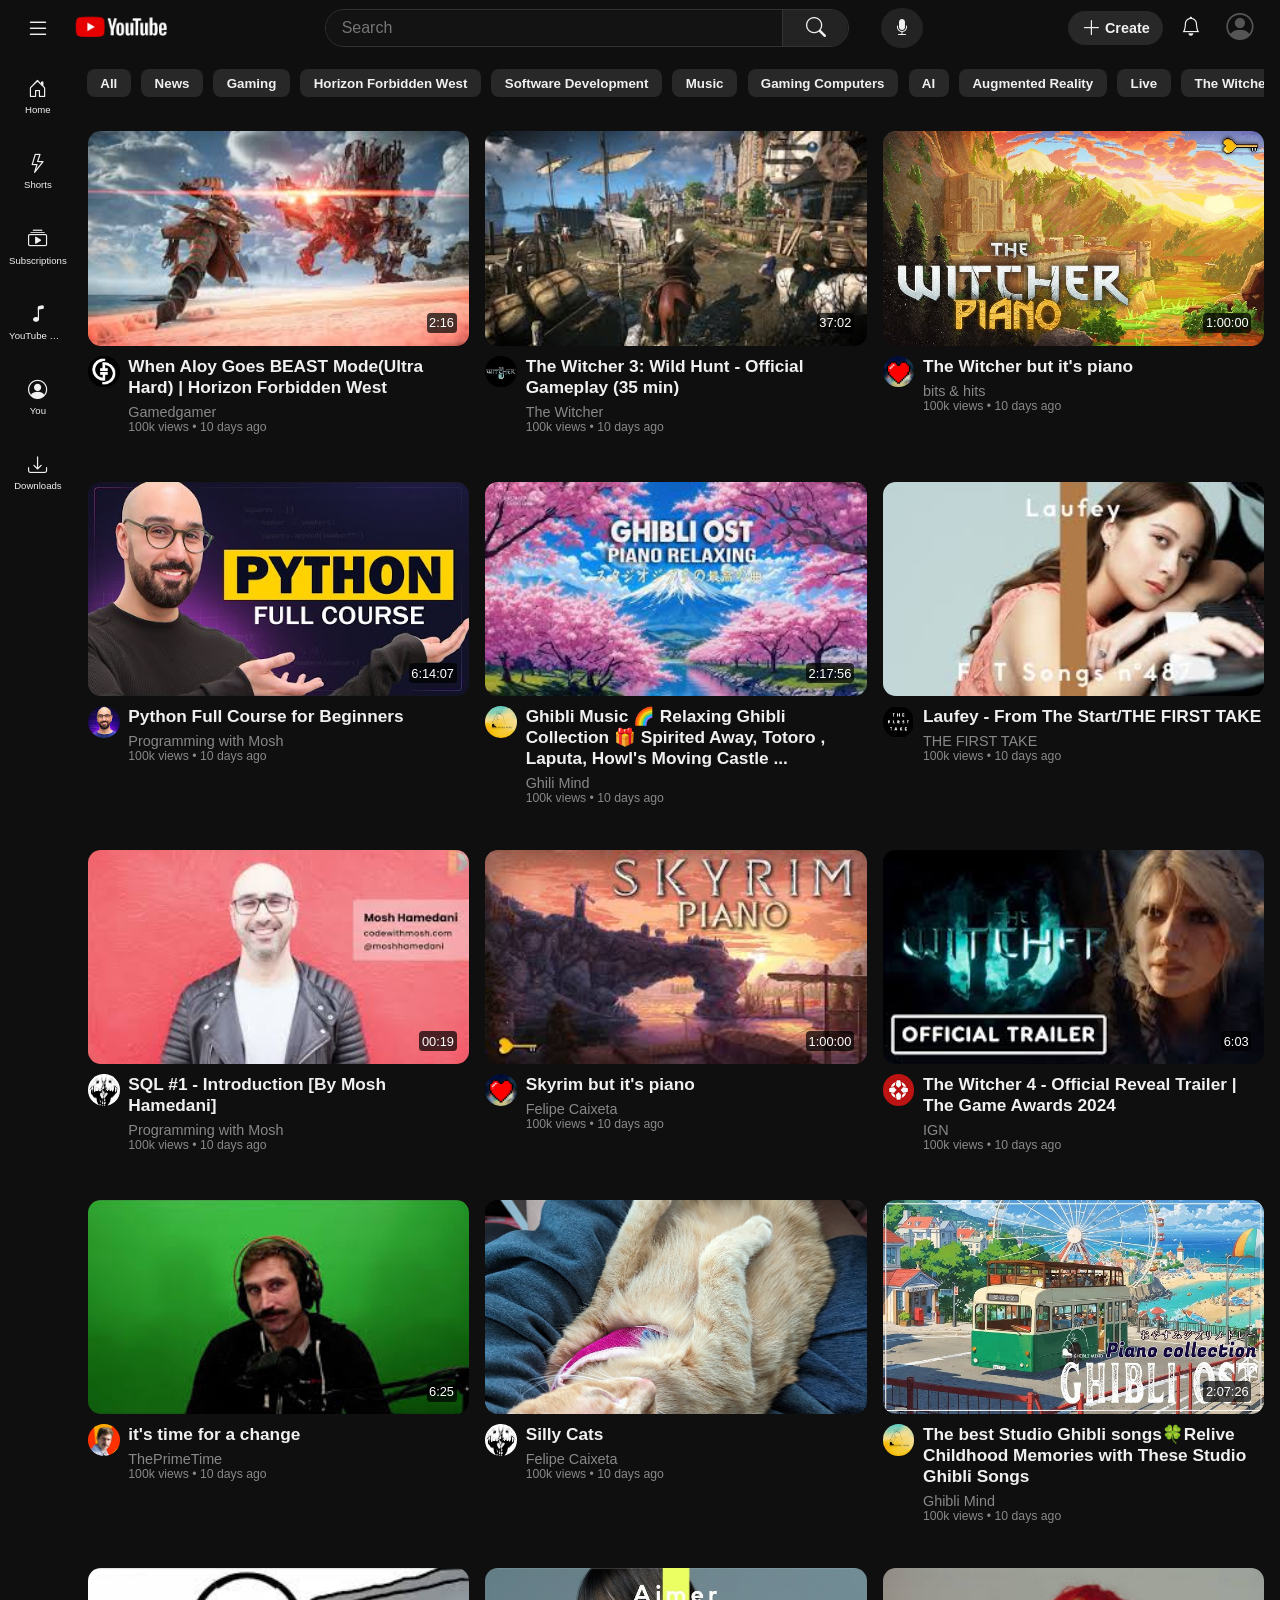
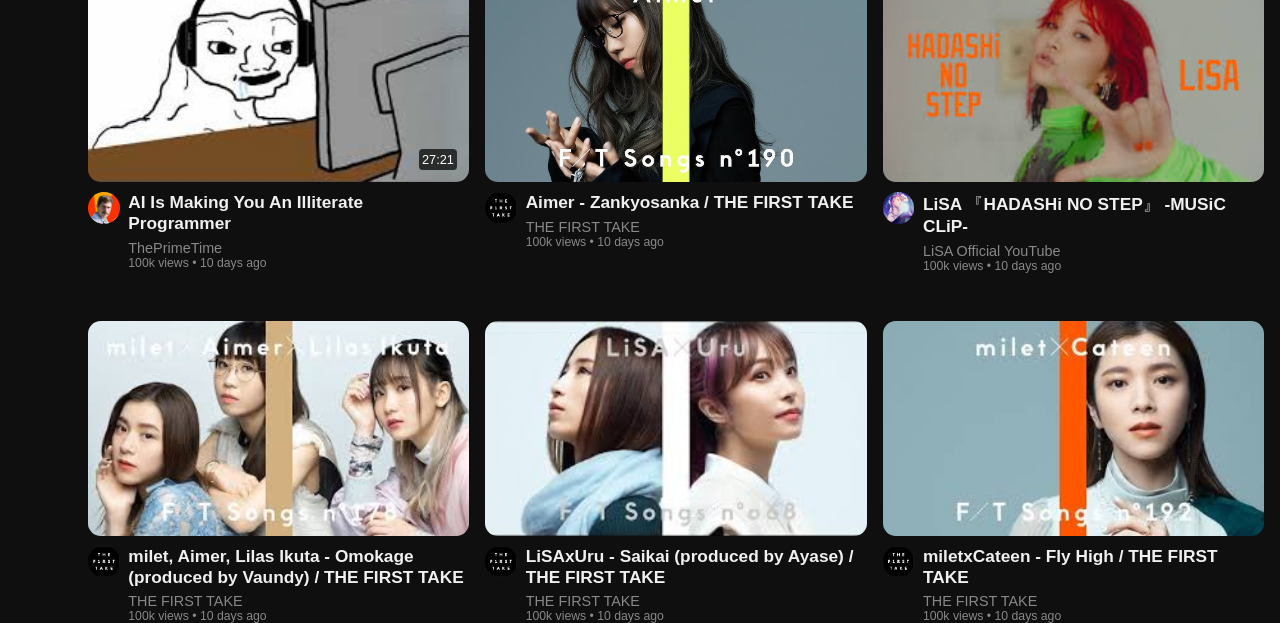
==== commit 01100e23: "Complete video page layouts and added new videos to home page." ====
--- a/index.html
+++ b/index.html
@@ -331,23 +331,34 @@
     <main class="content grid-layout" id="MainContent">
       <!-- Videos Display Here -->
       <div class="video-card">
-        <a href="video_1_horizon.html" id="fill1"><div class="thumbnail-container">
-          <img
-            src="/images/horizon_aloy.jpg"
-            alt="horizon_FW"
-            loading="lazy"
-            class="thumbnail-img"
-          />
-          <div class="video-time">2:16</div>
-        </div></a>
-
-        <div class="video-info">
-          <img src="images/gamedgamer_profile.jpg" alt="channel_avatar" class="avatar" />
-
-          <div class="video-text">
-            <a href="video_1_horizon.html"><h3 class="video-title" title="When Aloy Goes BEAST Mode(Ultra Hard) | Horizon Forbidden West">
-              When Aloy Goes BEAST Mode(Ultra Hard) | Horizon Forbidden West
-            </h3></a>
+        <a href="video_1_horizon.html" class="fill1"
+          ><div class="thumbnail-container">
+            <img
+              src="/images/horizon_aloy.jpg"
+              alt="horizon_FW"
+              loading="lazy"
+              class="thumbnail-img"
+            />
+            <div class="video-time">2:16</div>
+          </div></a
+        >
+
+        <div class="video-info">
+          <img
+            src="images/gamedgamer_profile.jpg"
+            alt="channel_avatar"
+            class="avatar"
+          />
+
+          <div class="video-text">
+            <a href="video_1_horizon.html"
+              ><h3
+                class="video-title"
+                title="When Aloy Goes BEAST Mode(Ultra Hard) | Horizon Forbidden West"
+              >
+                When Aloy Goes BEAST Mode(Ultra Hard) | Horizon Forbidden West
+              </h3></a
+            >
             <p class="channel-name" title="Gamedgamer">Gamedgamer</p>
             <p class="views-date">100k views • 10 days ago</p>
           </div>
@@ -355,24 +366,35 @@
       </div>
 
       <div class="video-card">
-        <div class="thumbnail-container">
-          <img
-            src="/images/chair_handstand.png"
-            alt="gym_handstand"
-            loading="lazy"
-            class="thumbnail-img"
-          />
-          <div class="video-time">00:15</div>
-        </div>
-
-        <div class="video-info">
-          <img src="images/my_avatar.jpg" alt="channel_avatar" class="avatar" />
-
-          <div class="video-text">
-            <h3 class="video-title" title="Handstand on Chairs">
-              Handstand on Chairs
-            </h3>
-            <p class="channel-name" title="Felipe Caixeta">Felipe Caixeta</p>
+        <a href="video_2_witcher_gameplay.html" class="fill1"
+          ><div class="thumbnail-container">
+            <img
+              src="/images/the_witcher3.jpg"
+              alt="gym_handstand"
+              loading="lazy"
+              class="thumbnail-img"
+            />
+            <div class="video-time">37:02</div>
+          </div></a
+        >
+
+        <div class="video-info">
+          <img
+            src="images/witcher_profile.jpg"
+            alt="channel_avatar"
+            class="avatar"
+          />
+
+          <div class="video-text">
+            <a href="video_2_witcher_gameplay.html"
+              ><h3
+                class="video-title"
+                title="The Witcher 3: Wild Hunt - Official Gameplay (35 min)"
+              >
+                The Witcher 3: Wild Hunt - Official Gameplay (35 min)
+              </h3></a
+            >
+            <p class="channel-name" title="The Witcher">The Witcher</p>
             <p class="views-date">100k views • 10 days ago</p>
           </div>
         </div>
@@ -446,29 +468,36 @@
       </div>
 
       <div class="video-card">
-        <div class="thumbnail-container">
-          <a href="video_5_ghibli.html"></a><img
-            src="/images/ghibli_ost_relax.jpeg"
-            alt="ghibli_ost"
-            loading="lazy"
-            class="thumbnail-img"
-          />
-          <div class="video-time">2:17:56</div>
-        </div></a>
-
-        <div class="video-info">
-          <img
-            src="images/bits_profile.jpg"
-            alt="channel_avatar"
-            class="avatar"
-          />
-
-          <div class="video-text">
-            <a href="video_5_ghibli.html"><h3 class="video-title" title="Ghibli Music 🌈 Relaxing Ghibli Collection 🎁 Spirited Away,
-              Totoro , Laputa, Howl's Moving Castle ...">
-              Ghibli Music 🌈 Relaxing Ghibli Collection 🎁 Spirited Away,
-                    Totoro , Laputa, Howl's Moving Castle ...
-            </h3></a>
+        <a href="video_5_ghibli.html" class="fill1"
+          ><div class="thumbnail-container">
+            <img
+              src="/images/ghibli_ost_relax.jpeg"
+              alt="ghibli_ost"
+              loading="lazy"
+              class="thumbnail-img"
+            />
+            <div class="video-time">2:17:56</div>
+          </div></a
+        >
+
+        <div class="video-info">
+          <img
+            src="images/ghibli_mind_profile.jpg"
+            alt="channel_avatar"
+            class="avatar"
+          />
+
+          <div class="video-text">
+            <a href="video_5_ghibli.html"
+              ><h3
+                class="video-title"
+                title="Ghibli Music 🌈 Relaxing Ghibli Collection 🎁 Spirited Away,
+              Totoro , Laputa, Howl's Moving Castle ..."
+              >
+                Ghibli Music 🌈 Relaxing Ghibli Collection 🎁 Spirited Away,
+                Totoro , Laputa, Howl's Moving Castle ...
+              </h3></a
+            >
             <p class="channel-name" title="Ghibli Mind">Ghili Mind</p>
             <p class="views-date">100k views • 10 days ago</p>
           </div>
@@ -483,7 +512,7 @@
             loading="lazy"
             class="thumbnail-img"
           />
-          <div class="video-time">10:00</div>
+          <!-- <div class="video-time">10:00</div> -->
         </div>
 
         <div class="video-info">
@@ -507,116 +536,146 @@
       </div>
 
       <div class="video-card">
+        <a href="video_7_mosh_sql.html" class="fill1">
+          <div class="thumbnail-container">
+            <img
+              src="/images/mosh_sql.jpg"
+              alt="mosh_sql"
+              loading="lazy"
+              class="thumbnail-img"
+            />
+            <div class="video-time">00:19</div>
+          </div></a
+        >
+
+        <div class="video-info">
+          <img src="images/my_avatar.jpg" alt="channel_avatar" class="avatar" />
+
+          <div class="video-text">
+            <a href="video_7_mosh_sql.html"
+              ><h3
+                class="video-title"
+                title="SQL #1 - Introduction [By Mosh Hamedani]"
+              >
+                SQL #1 - Introduction [By Mosh Hamedani]
+              </h3></a
+            >
+            <p class="channel-name" title="Programming with Mosh">
+              Programming with Mosh
+            </p>
+            <p class="views-date">100k views • 10 days ago</p>
+          </div>
+        </div>
+      </div>
+
+      <div class="video-card">
+        <a href="video_8_skyrim_piano.html" class="fill1"
+          ><div class="thumbnail-container">
+            <img
+              src="/images/skyrim_piano.jpg"
+              alt="skyrim_piano"
+              loading="lazy"
+              class="thumbnail-img"
+            />
+            <div class="video-time">1:00:00</div>
+          </div></a
+        >
+
+        <div class="video-info">
+          <img
+            src="images/bits_profile.jpg"
+            alt="channel_avatar"
+            class="avatar"
+          />
+
+          <div class="video-text">
+            <a href="video_8_skyrim_piano.html"
+              ><h3 class="video-title" title="Skyrim but it's piano">
+                Skyrim but it's piano
+              </h3></a
+            >
+            <p class="channel-name" title="Felipe Caixeta">Felipe Caixeta</p>
+            <p class="views-date">100k views • 10 days ago</p>
+          </div>
+        </div>
+      </div>
+
+      <div class="video-card">
+        <a href="video_9_witcher_4.html" class="fill1"
+          ><div class="thumbnail-container">
+            <img
+              src="/images/thewitcher4.jpg"
+              alt="gym_handstand"
+              loading="lazy"
+              class="thumbnail-img"
+            />
+            <div class="video-time">6:03</div>
+          </div></a
+        >
+
+        <div class="video-info">
+          <img
+            src="images/ign_profile.jpg"
+            alt="channel_avatar"
+            class="avatar"
+          />
+
+          <div class="video-text">
+            <a href="video_9_witcher_4.html"
+              ><h3
+                class="video-title"
+                title="The Witcher 4 - Official Reveal Trailer | The Game Awards 2024"
+              >
+                The Witcher 4 - Official Reveal Trailer | The Game Awards 2024
+              </h3></a
+            >
+            <p class="channel-name" title="IGN">IGN</p>
+            <p class="views-date">100k views • 10 days ago</p>
+          </div>
+        </div>
+      </div>
+
+      <div class="video-card">
+        <a href="video_10_primetime_change.html" class="fill1"
+          ><div class="thumbnail-container">
+            <img
+              src="/images/primeagen_change.jpg"
+              alt="gym_handstand"
+              loading="lazy"
+              class="thumbnail-img"
+            />
+            <div class="video-time">6:25</div>
+          </div></a
+        >
+
+        <div class="video-info">
+          <img
+            src="images/prime_time.jpg"
+            alt="channel_avatar"
+            class="avatar"
+          />
+
+          <div class="video-text">
+            <a href="video_10_primetime_change.html"
+              ><h3 class="video-title" title="it's time for a change">
+                it's time for a change
+              </h3></a
+            >
+            <p class="channel-name" title="ThePrimeTime">ThePrimeTime</p>
+            <p class="views-date">100k views • 10 days ago</p>
+          </div>
+        </div>
+      </div>
+
+      <div class="video-card">
         <div class="thumbnail-container">
-          <a href="video_8_skyrim_piano.html"><img
-            src="/images/back_lever.png"
-            alt="back_lever"
+          <img
+            src="/images/Cats.jpg"
+            alt="cats"
             loading="lazy"
             class="thumbnail-img"
           />
-          <div class="video-time">10:00</div>
-        </div></a>
-
-        <div class="video-info">
-          <img src="images/my_avatar.jpg" alt="channel_avatar" class="avatar" />
-
-          <div class="video-text">
-            <a href="video_8_skyrim_piano.html"><h3 class="video-title" title="Backlever">Backlever</h3></a>
-            <p class="channel-name" title="Felipe Caixeta">Felipe Caixeta</p>
-            <p class="views-date">100k views • 10 days ago</p>
-          </div>
-        </div>
-      </div>
-
-      <div class="video-card">
-        <div class="thumbnail-container">
-          <img
-            src="/images/skyrim_piano.jpg"
-            alt="skyrim_piano"
-            loading="lazy"
-            class="thumbnail-img"
-          />
-          <div class="video-time">1:00:00</div>
-        </div>
-
-        <div class="video-info">
-          <img
-            src="images/bits_profile.jpg"
-            alt="channel_avatar"
-            class="avatar"
-          />
-
-          <div class="video-text">
-            <h3 class="video-title" title="Skyrim but it's piano">
-              Skyrim but it's piano
-            </h3>
-            <p class="channel-name" title="Felipe Caixeta">Felipe Caixeta</p>
-            <p class="views-date">100k views • 10 days ago</p>
-          </div>
-        </div>
-      </div>
-
-      <div class="video-card">
-        <div class="thumbnail-container">
-          <img
-            src="/images/muscle_up_brother.png"
-            alt="gym_handstand"
-            loading="lazy"
-            class="thumbnail-img"
-          />
-          <div class="video-time">10:00</div>
-        </div>
-
-        <div class="video-info">
-          <img src="images/my_avatar.jpg" alt="channel_avatar" class="avatar" />
-
-          <div class="video-text">
-            <h3 class="video-title" title="Back When I Could Muscle Up">
-              Back When I Could Muscle Up
-            </h3>
-            <p class="channel-name" title="Felipe Caixeta">Felipe Caixeta</p>
-            <p class="views-date">100k views • 10 days ago</p>
-          </div>
-        </div>
-      </div>
-
-      <div class="video-card">
-        <div class="thumbnail-container">
-          <img
-            src="/images/penguinz0.jpg"
-            alt="gym_handstand"
-            loading="lazy"
-            class="thumbnail-img"
-          />
-          <div class="video-time">10:00</div>
-        </div>
-
-        <div class="video-info">
-          <img
-            src="images/charlie_profile.jpg"
-            alt="channel_avatar"
-            class="avatar"
-          />
-
-          <div class="video-text">
-            <h3 class="video-title" title="That's About It, See Ya">
-              That's About It, See Ya
-            </h3>
-            <p class="channel-name" title="penguinz0">penguinz0</p>
-            <p class="views-date">100k views • 10 days ago</p>
-          </div>
-        </div>
-      </div>
-
-      <div class="video-card">
-        <div class="thumbnail-container">
-          <img
-            src="/images/Cats.jpg"
-            alt="gym_handstand"
-            loading="lazy"
-            class="thumbnail-img"
-          />
-          <div class="video-time">10:00</div>
+          <!-- <div class="video-time">1:26</div> -->
         </div>
 
         <div class="video-info">
@@ -667,30 +726,35 @@
       </div>
 
       <div class="video-card">
-        <div class="thumbnail-container">
-          <img
-            src="/images/Coding_Sloth.jpg"
-            alt="gym_handstand"
-            loading="lazy"
-            class="thumbnail-img"
-          />
-          <div class="video-time">10:00</div>
-        </div>
-
-        <div class="video-info">
-          <img
-            src="images/coding_sloth_profile.jpg"
-            alt="channel_avatar"
-            class="avatar"
-          />
-
-          <div class="video-text">
-            <h3 class="video-title" title="Learn To Code Like a GENIUS">
-              Learn To Code Like a GENIUS
-            </h3>
-            <p class="channel-name" title="The Coding Sloth">
-              The Coding Sloth
-            </p>
+        <a href="video_13_prime_ai.html" class="fill1"
+          ><div class="thumbnail-container">
+            <img
+              src="/images/prime_ai.jpg"
+              alt="prime_time"
+              loading="lazy"
+              class="thumbnail-img"
+            />
+            <div class="video-time">27:21</div>
+          </div></a
+        >
+
+        <div class="video-info">
+          <img
+            src="images/prime_time.jpg"
+            alt="channel_avatar"
+            class="avatar"
+          />
+
+          <div class="video-text">
+            <a href="video_13_prime_ai.html"
+              ><h3
+                class="video-title"
+                title="AI Is Making You An Illiterate Programmer"
+              >
+                AI Is Making You An Illiterate Programmer
+              </h3></a
+            >
+            <p class="channel-name" title="ThePrimeTime">ThePrimeTime</p>
             <p class="views-date">100k views • 10 days ago</p>
           </div>
         </div>
@@ -704,7 +768,7 @@
             loading="lazy"
             class="thumbnail-img"
           />
-          <div class="video-time">10:00</div>
+          <!-- <div class="video-time">10:00</div> -->
         </div>
 
         <div class="video-info">
@@ -735,7 +799,7 @@
             loading="lazy"
             class="thumbnail-img"
           />
-          <div class="video-time">10:00</div>
+          <!-- <div class="video-time">10:00</div> -->
         </div>
 
         <div class="video-info">
@@ -773,7 +837,7 @@
             loading="lazy"
             class="thumbnail-img"
           />
-          <div class="video-time">10:00</div>
+          <!-- <div class="video-time">10:00</div> -->
         </div>
 
         <div class="video-info">
@@ -805,7 +869,7 @@
             loading="lazy"
             class="thumbnail-img"
           />
-          <div class="video-time">10:00</div>
+          <!-- <div class="video-time">10:00</div> -->
         </div>
 
         <div class="video-info">
--- a/style.css
+++ b/style.css
@@ -39,7 +39,7 @@
 
 .grid-layout {
   display: grid;
-  grid-template-columns: repeat(auto-fit, minmax(20em, 1fr));
+  grid-template-columns: repeat(auto-fit, minmax(21em, 1fr));
   grid-auto-rows: minmax(auto, 20em);
   gap: 3em 1em;
 }
@@ -431,7 +431,7 @@
   width: 100%;
 }
 
-#fill1 {
+.fill1 {
   width: 100%;
 }
 
@@ -970,5 +970,6 @@
 /* TODO:
 -make sure navbar, scroll bar, and aside stay on top when user scroll down past the viewport height
 -Need to implement the scrollbar buttons for the scrollable header and app drawer
--Fix video card sizes when in full screen
+-Make sure the grid in the home page is responsive and not buggy
+-
 */
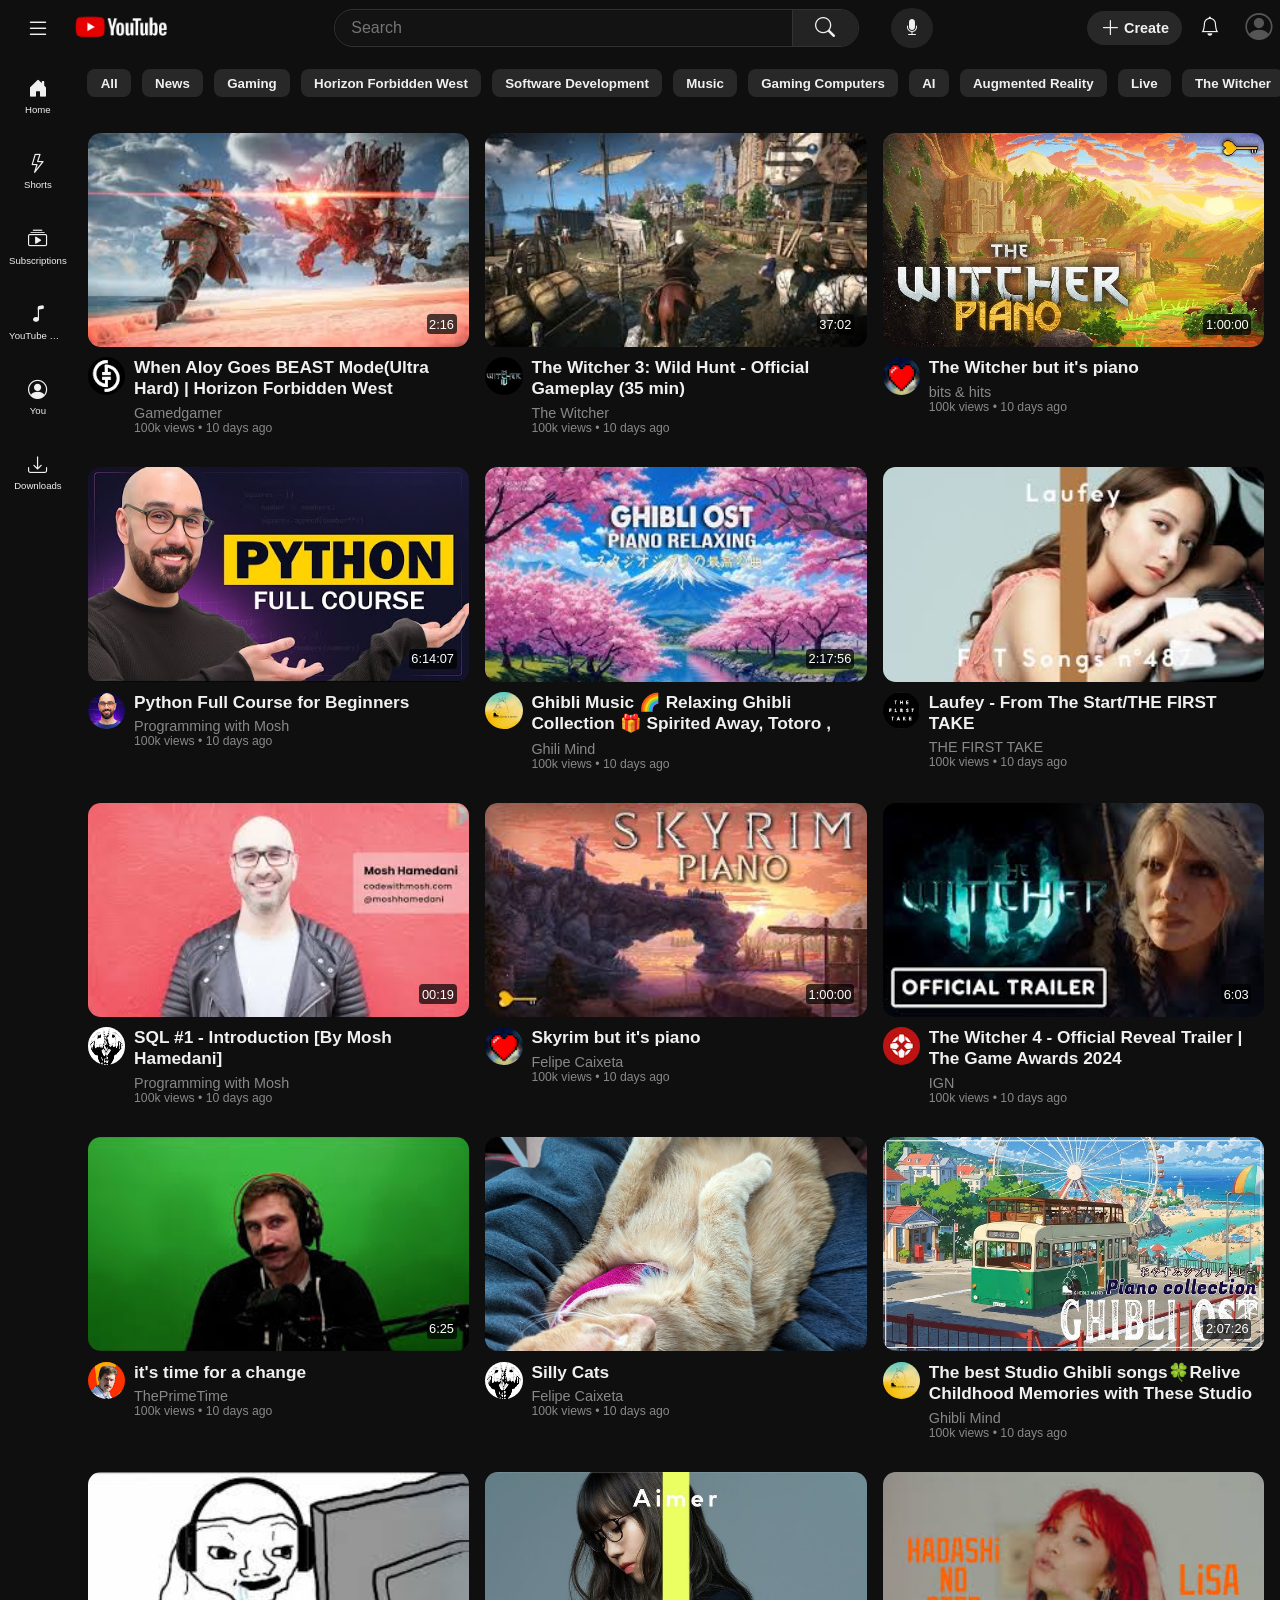
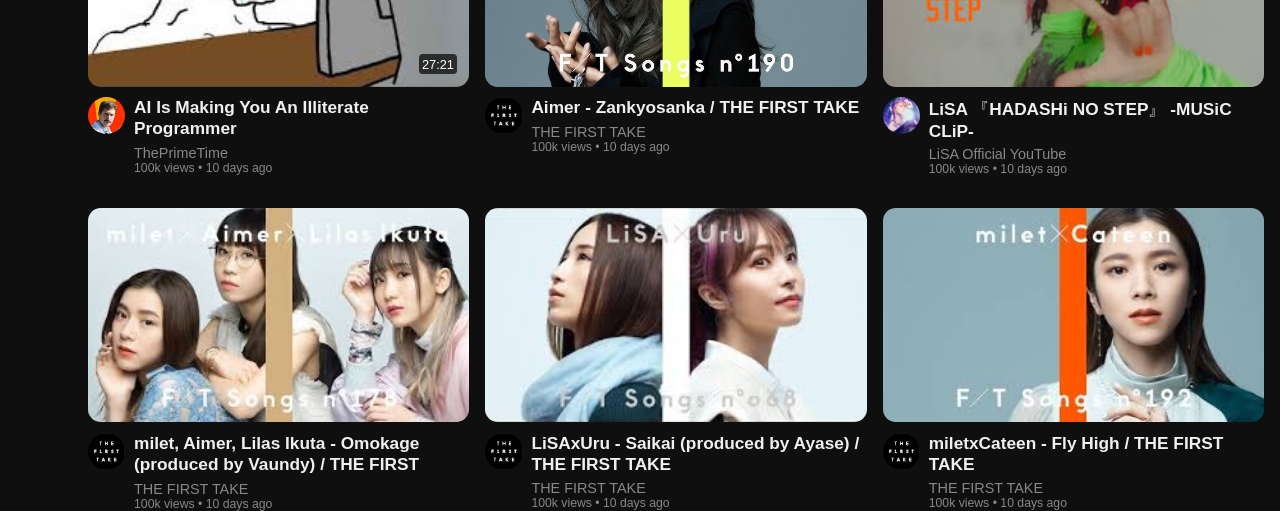
==== commit 2f766d1a: "Final tweaks." ====
--- a/index.html
+++ b/index.html
@@ -114,7 +114,7 @@
 
     <aside class="side-menu dark-mode">
       <button class="side-btns flex-set" title="Home">
-        <a class="bi bi-house-door side-boot" href="index.html"></a>
+        <a class="bi bi-house-door-fill" href="index.html"></a>
         <span class="menu-text">Home</span>
       </button>
 
@@ -145,7 +145,7 @@
       </button>
     </aside>
 
-    <div class="hidden-app-drawer dark-mode" id="AppDrawer">
+    <div class="hidden-app-drawer dark-mode" id="HiddenAppDrawer">
       <div class="drawer-section">
         <a href="index.html" title="Home">
           <button
@@ -922,6 +922,6 @@
         </div>
       </div>
     </main>
-    <script src="hidden_menu_bar.js" defer></script>
+    <script src="home_menu_bar.js" defer></script>
   </body>
 </html>
--- a/style.css
+++ b/style.css
@@ -39,9 +39,9 @@
 
 .grid-layout {
   display: grid;
-  grid-template-columns: repeat(auto-fit, minmax(21em, 1fr));
-  grid-auto-rows: minmax(auto, 20em);
-  gap: 3em 1em;
+  grid-template-columns: repeat(auto-fit, minmax(22em, 1fr));
+  grid-auto-rows: minmax(auto, 21em);
+  gap: 2em 1em;
 }
 
 #favicon {
@@ -53,13 +53,17 @@
 .nav-bar {
   top: 0;
   height: 3.5em;
-  width: 100%;
+  width: 99%;
   margin: 0 1em;
   flex-direction: row;
   justify-content: space-between;
-  position: sticky;
-  z-index: 100; /* ensures bar stays on top */
-}
+  position: fixed;
+  z-index: 999; /* ensures bar stays on top */
+}
+
+/* .nav-left {
+  position: fixed;
+} */
 
 .menu-toggle {
   height: 1em;
@@ -211,7 +215,7 @@
 
 .scrollable-header {
   top: 3.5em;
-  left: 5em;
+  left: 0;
   margin-bottom: 1em;
   margin-left: 5.1em;
   margin-right: 1em;
@@ -223,7 +227,7 @@
   width: 100%;
   z-index: 100;
   overflow-x: scroll;
-  position: sticky;
+  position: fixed;
 }
 
 .scrollable-header::-webkit-scrollbar {
@@ -347,6 +351,29 @@
   left: 0;
 }
 
+#AppDrawer {
+  transition: 0.3s ease;
+  z-index: 99; /* Ensure it's above the overlay */
+}
+
+.overlay {
+  position: fixed;
+  top: 3.5em;
+  left: 10em;
+  width: 100vw;
+  height: 100vh;
+  background-color: rgba(0, 0, 0, 0.6); /* Dark overlay */
+  opacity: 0;
+  visibility: hidden;
+  transition: opacity 0.3s ease;
+  z-index: 98;
+}
+
+.overlay.active {
+  opacity: 1;
+  visibility: visible;
+}
+
 .app-drawer-shift {
   transform: translateX(15.7em);
 }
@@ -398,6 +425,7 @@
 .content {
   margin: 0.3em;
   margin-right: 1em;
+  margin-top: 8.3em;
   margin-left: 5.5em;
   height: 100vh; /*Changin this will probably fix the navbar dissapearing issue*/
   width: 100%;
@@ -452,8 +480,8 @@
 }
 
 .avatar {
-  height: 2.2em;
-  width: 2.2em;
+  height: 2.6em;
+  width: 2.6em;
   border-radius: 50%;
   cursor: pointer;
 }
@@ -461,6 +489,9 @@
 .video-title {
   color: #f0f0f0;
   font-weight: 580;
+  max-height: 2.5em;
+  overflow: hidden;
+  text-overflow: ellipsis;
   font-size: 1.2em;
   cursor: pointer;
 }
@@ -493,8 +524,10 @@
 /*---------Video Pages------------*/
 .columns {
   margin: 0 auto;
-  width: 50%;
+  width: 70%;
   height: 100vh;
+  margin-top: 3em;
+  flex-direction: row;
 }
 
 .vid-flex-set {
@@ -518,12 +551,20 @@
 
 .secondary {
   padding-top: 2em;
+  padding-right: 2em;
+  width: 35%;
+}
+
+.player {
+  width: 50vw;
+  height: -webkit-fill-available;
 }
 
 .embed-video {
-  width: 50vw;
-  height: 56vh;
+  width: -webkit-fill-available;
+  height: -webkit-fill-available;
   border-radius: 1em;
+  aspect-ratio: 16 / 9;
 }
 
 .video-page {
@@ -564,7 +605,14 @@
 
 .video-more {
   display: flex;
-  cursor: pointer;
+  justify-content: space-between;
+  flex: 1 1 0;
+  width: 100%;
+  cursor: pointer;
+  overflow: hidden;
+  white-space: wrap;
+  text-overflow: ellipsis;
+  max-height: 2.5em;
 }
 
 .secondary-more {
@@ -588,10 +636,10 @@
 .thumbnail-text {
   align-items: flex-start;
   flex-direction: column;
-  flex-shrink: 1;
-  color: #f0f0f0;
-  width: 15em;
-  height: 7em;
+  flex: 1 1 0;
+  color: #f0f0f0;
+  width: 55%;
+  height: 6.2em;
   /* border: 1px solid red; */
 }
 
@@ -600,10 +648,6 @@
   margin-bottom: 0.2em;
   width: 100%;
   min-width: 90%;
-  max-height: 2.5em;
-  overflow: hidden;
-  white-space: wrap;
-  text-overflow: ellipsis;
 }
 
 .thumbnail-info {
@@ -757,6 +801,7 @@
 .comments-header {
   /* border-bottom: red 1px dotted; */
   padding: 0.5em;
+  gap: 1em;
 }
 
 .comments-mid {
@@ -770,7 +815,7 @@
 }
 
 .comments-counter {
-  width: 15%;
+  width: 9em;
 }
 
 #comments-counter {
@@ -933,9 +978,9 @@
     width: 7em;
   }
 
-  .flex-set {
+  /* .flex-set {
     justify-content: flex-end;
-  }
+  } */
 
   .mic-btn {
     background-color: transparent;
@@ -946,6 +991,17 @@
   .profile-btn-nav {
     margin: 0;
   }
+
+  .top-row {
+    flex-direction: column;
+    justify-content: flex-start;
+  }
+
+  .actions,
+  .owner {
+    width: 100%;
+    justify-content: flex-start;
+  }
 }
 
 @media (max-width: 1015px) {
@@ -965,11 +1021,58 @@
   .embed-video {
     width: 100%;
   }
+
+  .comments-counter {
+    font-size: 0.9em;
+  }
+}
+
+@media (max-width: 1158px) {
+  .grid-layout {
+    gap: 4em 1em;
+  }
+}
+
+@media (max-width: 1700px) {
+  .columns {
+    margin: 3em 0;
+    width: 100vw;
+  }
+
+  .primary,
+  .player {
+    width: 100%;
+  }
+}
+
+@media (max-width: 1800px) {
+  .columns {
+    margin: 3em 3m;
+    width: 100%;
+  }
+}
+
+/* @media (max-width: 1900px) {
+  .columns {
+    margin: 3em 10em;
+    width: 100%;
+  }
+} */
+
+@media (max-width: 1355px) {
+  .clip {
+    display: none;
+  }
+}
+
+@media (max-width: 1250px) {
+  .download {
+    display: none;
+  }
 }
 
 /* TODO:
--make sure navbar, scroll bar, and aside stay on top when user scroll down past the viewport height
 -Need to implement the scrollbar buttons for the scrollable header and app drawer
--Make sure the grid in the home page is responsive and not buggy
--
+-Implement toggle hidden drawer on video pages.
+-Work on responsiveness of video pages (don't forget to adjust the "more" button).
 */
